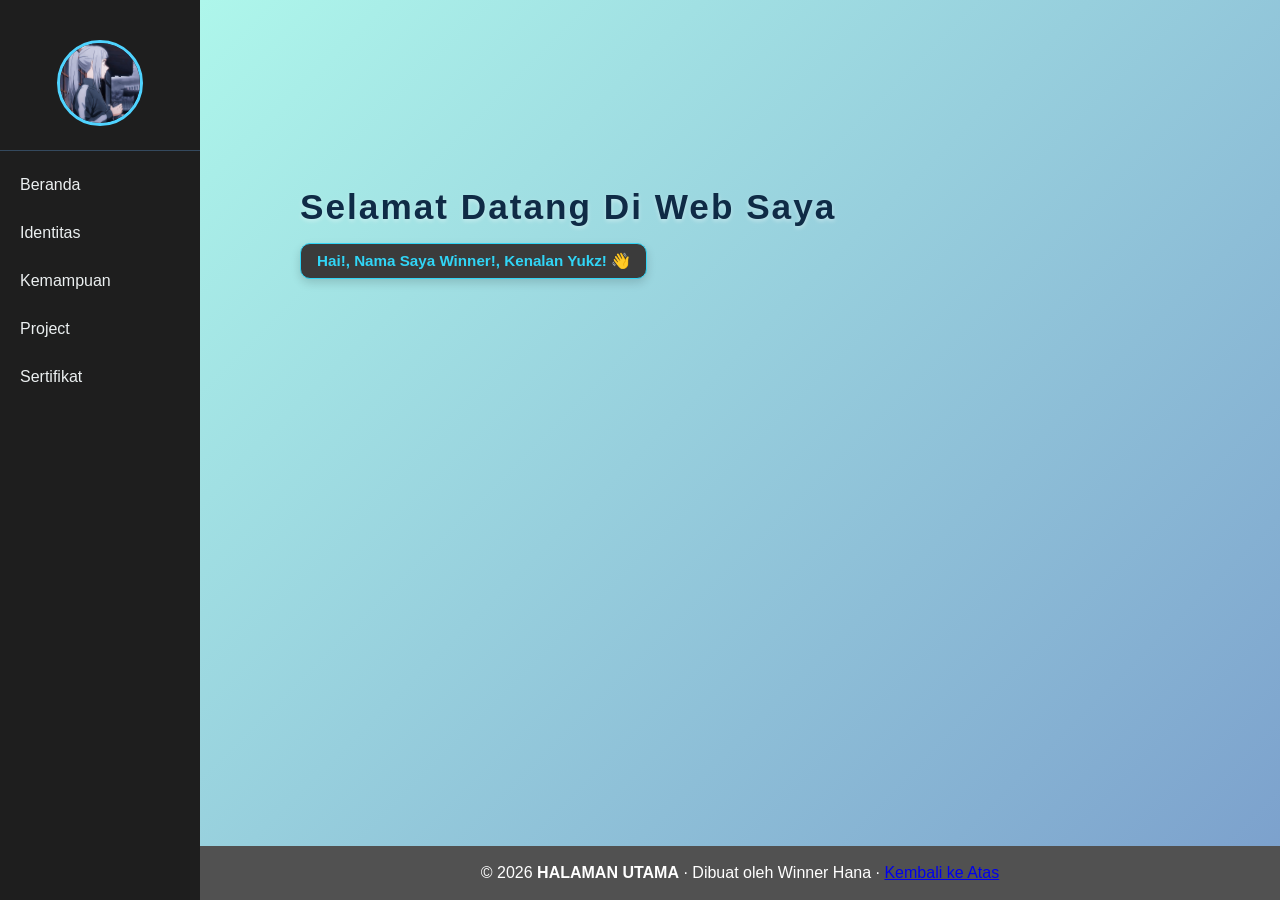
==== index.html @ ac4ff392 "update: ganti desain" ====
<!DOCTYPE html>
<html lang="en">
<head>
    <meta charset="UTF-8">
    <meta name="viewport" content="width=device-width, initial-scale=1.0">
    <title>Document</title>
    <link rel="stylesheet" href="style.css">
</head>
<body>
<nav>
    <div class="profile">
        <img src="miwapfp.jpg" alt="miwapfp" class="profile-pic">
    </div>
    <div class="nav-links">
        <a href="index.html" class="active">Beranda</a>
        <a href="biodata.html">Identitas</a>
        <a href="Skill.html">Kemampuan</a>
        <a href="project.html">Project</a>
        <a href="Certivic.html">Sertifikat</a>
    </div>
</nav>

<div class="wrapper">
    <div class="header-title">
        <h1 class="header1">Selamat Datang Di Web Saya</h1>
        <p class="header2">
            <a href="biodata.html">Hai!, Nama Saya Winner!, Kenalan Yukz! 👋</a>
        </p>
    </div>
</div>

<footer class="footer">
    <br />
    © 2026 <strong>HALAMAN UTAMA</strong> · 
    Dibuat oleh Winner Hana · 
    <a href="#">Kembali ke Atas</a>
    <br />
    <br />
</footer>
</body>
</html>
---- style.css ----
nav {
    position: fixed;
    top: 0;
    left: 0;
    height: 100vh;
    width: 200px;
    background-color: #1e1e1e;
    padding-top: 20px;
}

.nav-links {
    display: flex;
    flex-direction: column;
}

.nav-links a {
    display: block;
    color: #ecf0f1;
    text-decoration: none;
    padding: 15px 20px;
    font-size: 16px;
    transition: transform 0.2s ease, background-color 0.2s ease;
}

.nav-links a:hover {
        background-color: #34495e;
    transform: scale(1.05) translateX(5px);
}

.profile {
    text-align: center;
    padding: 20px 0;
    border-bottom: 1px solid #34495e;
    margin-bottom: 10px;
}

.profile-pic {
    width: 80px;
    height: 80px;
    border-radius: 50%;
    object-fit: cover;
    border: 3px solid #4fd3ff;
}

.profile-name {
    color: #ecf0f1;
    margin-top: 10px;
    font-size: 14px;
    font-weight: bold;
}

html, body {
    height: 100%;
    margin: 0;
}

body {
    font-family: 'Segoe UI', Arial, Helvetica, sans-serif;
    margin: 0;
    margin-left: 200px;
    background: linear-gradient(135deg, #b3ffee, #7b9fcc);
    background-repeat: no-repeat;
    min-height: 100vh;
    background-attachment: fixed;
    display: flex;              
    flex-direction: column;  
}

.table{
    align-items: center;
    margin: 0 auto;
    display: flex;
    margin-left: 200px;
    justify-content: center; 
    align-items: center;       
    min-height: 100vh;         
    margin: 0;
    display: flex;
    flex-direction: column;
    align-items: center
}

.footer{
    text-align: center;
}

tr {
    transition: transform 0.2s ease, box-shadow 0.2s ease;
}

.header1{
    font-family: 'segoe UI' sans-serif;
    font-size: 2.2rem;
    font-weight: 800;
    color: #0f2b46; 
    letter-spacing: 2px;
    margin: 0 0 8px 0;
    text-shadow: 0px 2px 4px rgba(255, 255, 255, 0.4);
}

.header1{
    transition: transform 0.3s ease, color 0.3s ease;
}
.header1:hover{
    font-family: 'segoe UI' sans-serif;
     transform: scale(1.09);
     transition: transform 0.3s ease, color 0.3s ease;
     color: #6f6f6f;
}

.header2 a:hover {
    background-color: #31d5f6;
    color: #222222;
    transform: translateY(-2px);
    box-shadow: 0 6px 14px rgba(49, 213, 246, 0.4);
}

.header2 a {
    display: inline-block;
    font-family: 'Segoe UI', sans-serif;
    font-size: 0.95rem;
    font-weight: 600;
    color: #31d5f6;
    background-color: #3b3b3b; 
    padding: 8px 16px;
    border-radius: 10px;
    text-decoration: none;
    border: 1px solid #31d5f6;
    box-shadow: 0 4px 10px rgba(0, 0, 0, 0.15);
    transition: all 0.3s ease;
}

.footer{
    background-color: #515151;
    color: white;
}
.wrapper {
    flex: 1;
    padding-top: 100px;
}

td {
    transition: transform 0.2s ease, background-color 0.2s ease;
}

td:hover {
    background-color: #2f2f2f !important;         
    color: #ecf0f1;  
    cursor: pointer;                     
    font-weight: 700;
    box-shadow: inset 0 0 10px rgba(0, 0, 0, 0.2); 
    position: relative;
    z-index: 1;
}

.no-hover:hover {
    transform: none;
    background-color: transparent;
}
.clickable {
    cursor: pointer;
}

.popup-overlay {
    display: none;
    position: fixed;
    top: 0;
    left: 0;
    width: 100%;
    height: 100%;
    background-color: rgba(0, 0, 0, 0.6);
    justify-content: center;
    align-items: center;
    z-index: 999;
}

.popup-overlay.active {
    display: flex;
}

.popup-box {
    background-color: #2b2b2b;
    color: #ecf0f1;
    padding: 25px 35px;
    border-radius: 10px;
    width: 550px;
    max-width: 75%;
    position: relative;
    border: 2px solid #4fd3ff;
    animation: popupIn 0.25s ease;
}

@keyframes popupIn {
    from { transform: scale(0.85); opacity: 0; }
    to { transform: scale(1); opacity: 1; }
}

.popup-box h3 {
    color: #4fd3ff;
    margin-top: 0;
}

.popup-close {
    position: absolute;
    top: 10px;
    right: 15px;
    cursor: pointer;
    font-size: 20px;
    color: #ecf0f1;
}

.popup-close:hover {
    color: #4fd3ff;
}

        /* CSS Animasi Popup Tambahan */
        .popup-overlay {
            position: fixed;
            top: 0;
            left: 0;
            width: 100%;
            height: 100%;
            background: rgba(0, 0, 0, 0.6);
            display: flex;
            justify-content: center;
            align-items: center;
            opacity: 0;
            visibility: hidden;
            transition: opacity 0.3s ease, visibility 0.3s ease;
        }

        .popup-box {
            background: #212121;
            padding: 20px;
            border-radius: 8px;
            transform: scale(0.7) translateY(-20px);
            transition: transform 0.3s cubic-bezier(0.175, 0.885, 0.32, 1.275);
        }

        .popup-overlay.active {
            opacity: 1;
            visibility: visible;
        }

        .popup-overlay.active .popup-box {
            transform: scale(1) translateY(0);
        }
html{
    scroll-behavior: smooth;
}

.p1-biodata{
    transition: transform 0.3s ease, color 0.3s ease;
}
.p1-biodata:hover{
     transform: scale(1.04);
     transition: transform 0.3s ease, color 0.3s ease;
     color: #6f6f6f;
}

.pfp-table{
    width: 150px;
    height: 150px;
    border-radius: 50%;
    object-fit: cover;
    border: 3px solid #4fd3ff;
}

.header-title {
    width: 900px;
    padding-top: 87px;
    padding-left: 100px;
    margin-top: auto;
    margin-bottom: auto;
}

.header-title h1 {
    font-family: 'segoe UI' sans-serif;
    font-size: 2.2rem;
    font-weight: 800;
    color: #0f2b46; 
    letter-spacing: 2px;
    margin: 0 0 8px 0;
    text-shadow: 0px 2px 4px rgba(255, 255, 255, 0.4);
}

.p1-biodata a {
    display: inline-block;
    font-family: 'Segoe UI', sans-serif;
    font-size: 0.95rem;
    font-weight: 600;
    color: #31d5f6;
    background-color: #3b3b3b; 
    padding: 8px 16px;
    border-radius: 10px;
    text-decoration: none;
    border: 1px solid #31d5f6;
    box-shadow: 0 4px 10px rgba(0, 0, 0, 0.15);
    transition: all 0.3s ease;
}

.header-title .p1-biodata a:hover {
    background-color: #31d5f6;
    color: #222222;
    transform: translateY(-2px);
    box-shadow: 0 6px 14px rgba(49, 213, 246, 0.4);
}


#tabel-identitas td {
    transition: ease-in-out; 
}
#tabel-identitas td.clickable:hover {
    background-color: #29c2e0 !important; 
    color: #1a1a1a !important;           
    cursor: pointer;                     
    font-weight: 700;
    box-shadow: inset 0 0 10px rgba(0, 0, 0, 0.2); 
}
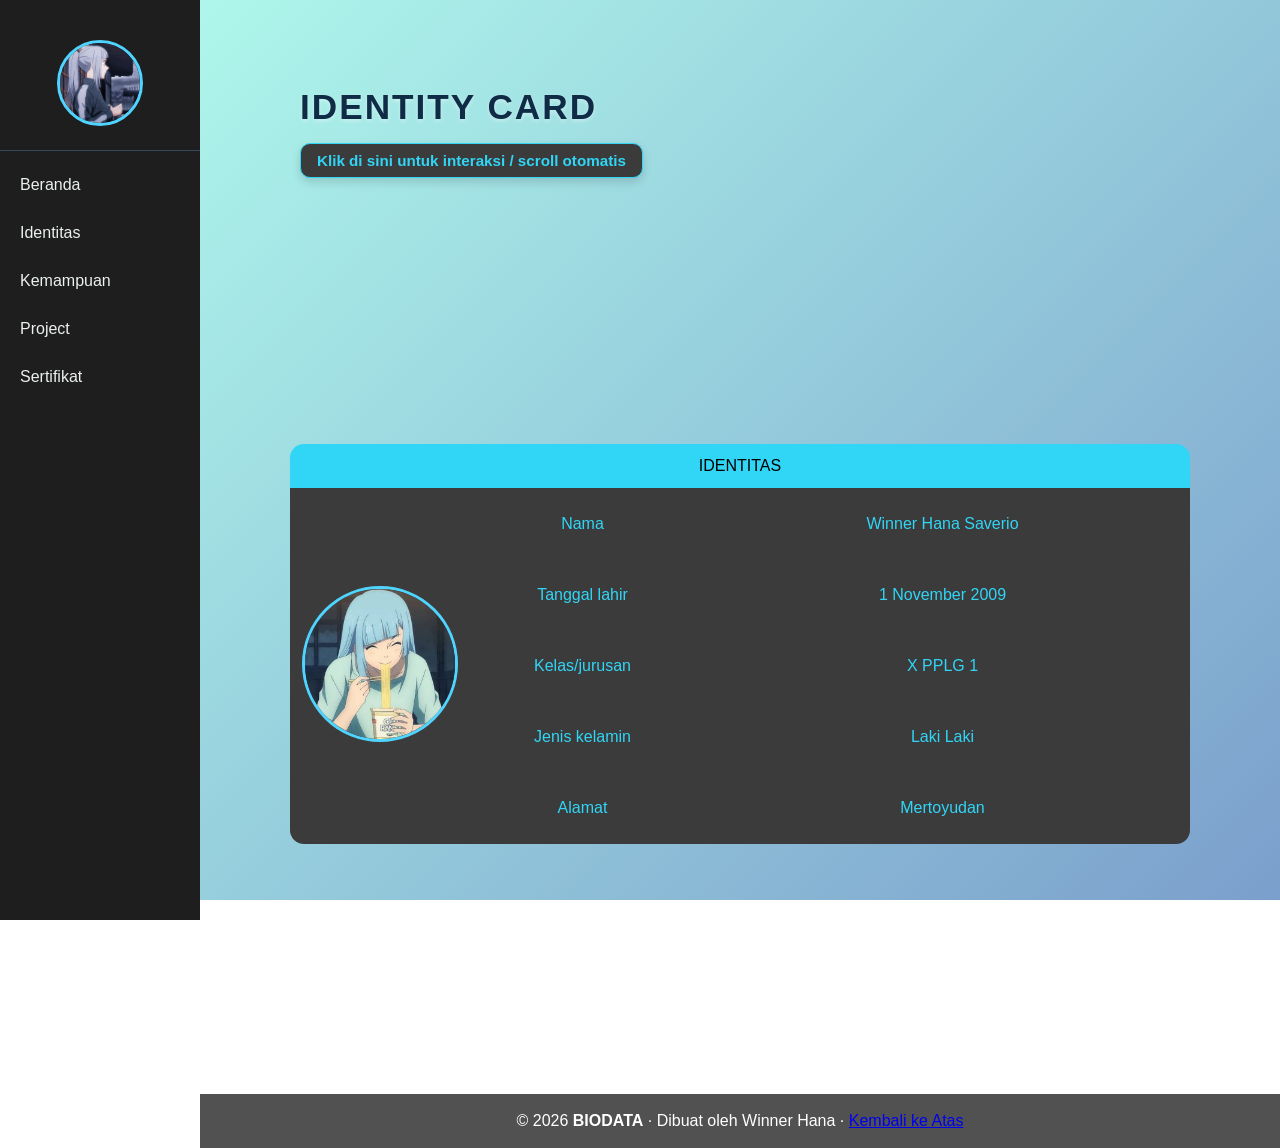
==== commit 3964d65f: "jadikan biodata.html sebagai index.html" ====
--- a/index.html
+++ b/index.html
@@ -3,39 +3,106 @@
 <head>
     <meta charset="UTF-8">
     <meta name="viewport" content="width=device-width, initial-scale=1.0">
-    <title>Document</title>
+    <title>Biodata - Winner</title>
     <link rel="stylesheet" href="style.css">
 </head>
 <body>
+
 <nav>
     <div class="profile">
         <img src="miwapfp.jpg" alt="miwapfp" class="profile-pic">
     </div>
     <div class="nav-links">
-        <a href="index.html" class="active">Beranda</a>
-        <a href="biodata.html">Identitas</a>
+        <a href="index.html">Beranda</a>
+        <a href="biodata.html" class="active">Identitas</a>
         <a href="Skill.html">Kemampuan</a>
         <a href="project.html">Project</a>
         <a href="Certivic.html">Sertifikat</a>
     </div>
 </nav>
 
-<div class="wrapper">
-    <div class="header-title">
-        <h1 class="header1">Selamat Datang Di Web Saya</h1>
-        <p class="header2">
-            <a href="biodata.html">Hai!, Nama Saya Winner!, Kenalan Yukz! 👋</a>
-        </p>
+<div class="header-title">
+    <h1>IDENTITY CARD</h1>
+    <p class="p1-biodata">
+        <a href="#tabel-identitas">
+            Klik di sini untuk interaksi / scroll otomatis
+        </a>
+    </p>
+</div>
+
+<div class="table">
+    <table id="tabel-identitas" style="text-align: center; margin: auto; border-radius: 14px; width: 900px; height: 400px; overflow: hidden; border-collapse: separate; border-spacing: 0;">
+        <tr>
+            <td style="background-color: rgb(49, 213, 246);" colspan="3">IDENTITAS</td>
+        </tr>
+        <tr style="background-color: rgb(59, 59, 59); color: rgb(49, 213, 246);">
+            <td class="no-hover" rowspan="5" style="width: 20%;"><img class="pfp-table" src="pfp.jpeg" alt="Profile Picture"></td>
+            <td id="tabel-kanan" style="width: 25%;">Nama</td>
+            <td class="clickable" style="width: 55%;" data-title="Nama" data-info="Hai, Nama saya Winner Hana Saverio!, kamu bisa memanggilku Winner!, Salken ya">Winner Hana Saverio</td>
+        </tr>
+        <tr style="background-color: rgb(59, 59, 59); color: rgb(49, 213, 246);">
+            <td class="tabel-kanan">Tanggal lahir</td>
+            <td class="clickable" data-title="Tanggal Lahir" data-info="Saya Lahir pada 1 November 2009, di bulan yang identik dengan awal musim hujan.">1 November 2009</td>
+        </tr>
+        <tr style="background-color: rgb(59, 59, 59); color: rgb(49, 213, 246);">
+            <td class="tabel-kanan">Kelas/jurusan</td>
+            <td class="clickable" data-title="Kelas / Jurusan" data-info="Saat ini menempuh pendidikan di kelas X PPLG 1, jurusan Pengembangan Perangkat Lunak dan Gim.">X PPLG 1</td>
+        </tr>
+        <tr style="background-color: rgb(59, 59, 59); color: rgb(49, 213, 246);">
+            <td class="tabel-kanan">Jenis kelamin</td>
+            <td class="clickable" data-title="Jenis Kelamin" data-info="Lelaki Tamfan.">Laki Laki</td>
+        </tr>
+        <tr style="background-color: rgb(59, 59, 59); color: rgb(49, 213, 246);">
+            <td class="tabel-kanan">Alamat</td>
+            <td class="clickable" data-title="Alamat" data-info="Bertempat tinggal di Perumahan Bumi Prayudan, daerah Mertoyudan, Magelang.">Mertoyudan</td>
+        </tr>
+    </table>
+</div>
+
+<!-- POPUP MODAL -->
+<div id="popupOverlay" class="popup-overlay">
+    <div class="popup-box">
+        <span id="popupClose" class="popup-close">&times;</span>
+        <h3 id="popupTitle"></h3>
+        <p id="popupText"></p>
     </div>
 </div>
 
+<script>
+    const clickableCells = document.querySelectorAll('.clickable');
+    const overlay = document.getElementById('popupOverlay');
+    const popupTitle = document.getElementById('popupTitle');
+    const popupText = document.getElementById('popupText');
+    const closeBtn = document.getElementById('popupClose');
+
+    clickableCells.forEach(cell => {
+        cell.addEventListener('click', () => {
+            popupTitle.textContent = cell.getAttribute('data-title');
+            popupText.textContent = cell.getAttribute('data-info');
+            overlay.classList.add('active');
+        });
+    });
+
+    function closePopup() {
+        overlay.classList.remove('active');
+    }
+
+    closeBtn.addEventListener('click', closePopup);
+
+    overlay.addEventListener('click', (e) => {
+        if (e.target === overlay) {
+            closePopup();
+        }
+    });
+</script>
+
 <footer class="footer">
     <br />
-    © 2026 <strong>HALAMAN UTAMA</strong> · 
+    © 2026 <strong>BIODATA</strong> · 
     Dibuat oleh Winner Hana · 
     <a href="#">Kembali ke Atas</a>
-    <br />
-    <br />
+    <br /><br />
 </footer>
+
 </body>
 </html>
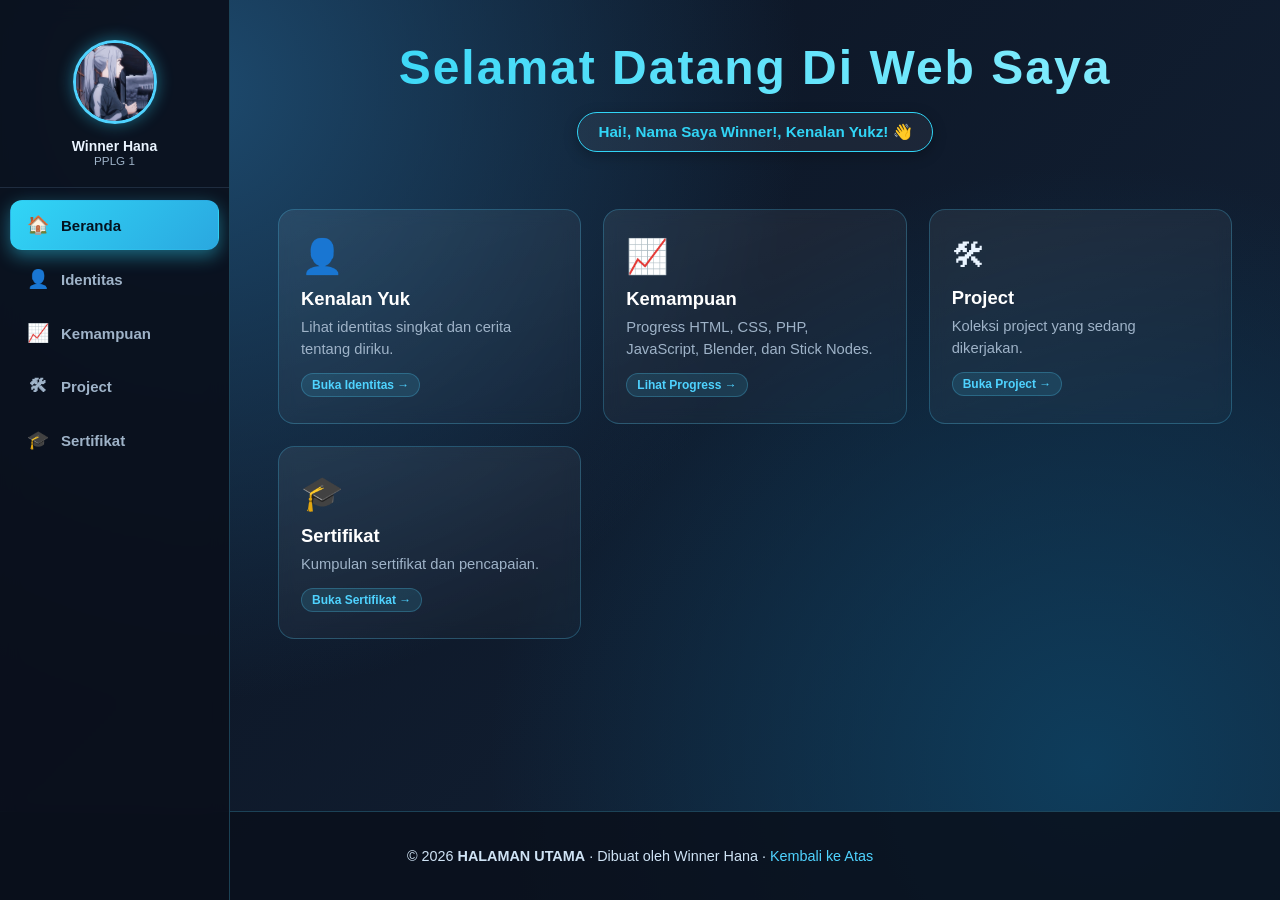
==== commit a014d0c8: "update: ganti dengan kodingan portofolio terbaru" ====
--- a/index.html
+++ b/index.html
@@ -1,108 +1,100 @@
 <!DOCTYPE html>
-<html lang="en">
+<html lang="id">
 <head>
     <meta charset="UTF-8">
     <meta name="viewport" content="width=device-width, initial-scale=1.0">
-    <title>Biodata - Winner</title>
+    <title>Beranda - Winner</title>
     <link rel="stylesheet" href="style.css">
 </head>
 <body>
 
+<button id="menuToggle" aria-label="Buka menu">&#9776;</button>
+<div id="backdrop" class="nav-backdrop"></div>
+
 <nav>
     <div class="profile">
         <img src="miwapfp.jpg" alt="miwapfp" class="profile-pic">
+        <div class="profile-name">Winner Hana<br><small>PPLG 1</small></div>
     </div>
     <div class="nav-links">
-        <a href="index.html">Beranda</a>
-        <a href="biodata.html" class="active">Identitas</a>
-        <a href="Skill.html">Kemampuan</a>
-        <a href="project.html">Project</a>
-        <a href="Certivic.html">Sertifikat</a>
+        <a href="index.html" class="active"><span class="ico">&#127968;</span> Beranda</a>
+        <a href="biodata.html"><span class="ico">&#128100;</span> Identitas</a>
+        <a href="kemampuan.html"><span class="ico">&#128200;</span> Kemampuan</a>
+        <a href="project.html"><span class="ico">&#128736;</span> Project</a>
+        <a href="sertifikat.html"><span class="ico">&#127891;</span> Sertifikat</a>
     </div>
 </nav>
 
-<div class="header-title">
-    <h1>IDENTITY CARD</h1>
-    <p class="p1-biodata">
-        <a href="#tabel-identitas">
-            Klik di sini untuk interaksi / scroll otomatis
-        </a>
-    </p>
-</div>
+<div class="content">
+    <div class="wrapper">
+        <div class="header-title">
+            <h1>Selamat Datang Di Web Saya</h1>
+            <p class="header2">
+                <a href="biodata.html">Hai!, Nama Saya Winner!, Kenalan Yukz! &#128075;</a>
+            </p>
+        </div>
 
-<div class="table">
-    <table id="tabel-identitas" style="text-align: center; margin: auto; border-radius: 14px; width: 900px; height: 400px; overflow: hidden; border-collapse: separate; border-spacing: 0;">
-        <tr>
-            <td style="background-color: rgb(49, 213, 246);" colspan="3">IDENTITAS</td>
-        </tr>
-        <tr style="background-color: rgb(59, 59, 59); color: rgb(49, 213, 246);">
-            <td class="no-hover" rowspan="5" style="width: 20%;"><img class="pfp-table" src="pfp.jpeg" alt="Profile Picture"></td>
-            <td id="tabel-kanan" style="width: 25%;">Nama</td>
-            <td class="clickable" style="width: 55%;" data-title="Nama" data-info="Hai, Nama saya Winner Hana Saverio!, kamu bisa memanggilku Winner!, Salken ya">Winner Hana Saverio</td>
-        </tr>
-        <tr style="background-color: rgb(59, 59, 59); color: rgb(49, 213, 246);">
-            <td class="tabel-kanan">Tanggal lahir</td>
-            <td class="clickable" data-title="Tanggal Lahir" data-info="Saya Lahir pada 1 November 2009, di bulan yang identik dengan awal musim hujan.">1 November 2009</td>
-        </tr>
-        <tr style="background-color: rgb(59, 59, 59); color: rgb(49, 213, 246);">
-            <td class="tabel-kanan">Kelas/jurusan</td>
-            <td class="clickable" data-title="Kelas / Jurusan" data-info="Saat ini menempuh pendidikan di kelas X PPLG 1, jurusan Pengembangan Perangkat Lunak dan Gim.">X PPLG 1</td>
-        </tr>
-        <tr style="background-color: rgb(59, 59, 59); color: rgb(49, 213, 246);">
-            <td class="tabel-kanan">Jenis kelamin</td>
-            <td class="clickable" data-title="Jenis Kelamin" data-info="Lelaki Tamfan.">Laki Laki</td>
-        </tr>
-        <tr style="background-color: rgb(59, 59, 59); color: rgb(49, 213, 246);">
-            <td class="tabel-kanan">Alamat</td>
-            <td class="clickable" data-title="Alamat" data-info="Bertempat tinggal di Perumahan Bumi Prayudan, daerah Mertoyudan, Magelang.">Mertoyudan</td>
-        </tr>
-    </table>
-</div>
-
-<!-- POPUP MODAL -->
-<div id="popupOverlay" class="popup-overlay">
-    <div class="popup-box">
-        <span id="popupClose" class="popup-close">&times;</span>
-        <h3 id="popupTitle"></h3>
-        <p id="popupText"></p>
+        <div class="section" style="padding-top:0;">
+            <div class="card-grid">
+                <div class="card">
+                    <div class="card-ico">&#128100;</div>
+                    <h3>Kenalan Yuk</h3>
+                    <p>Lihat identitas singkat dan cerita tentang diriku.</p>
+                    <a class="badge" href="biodata.html" style="text-decoration:none;">Buka Identitas &#8594;</a>
+                </div>
+                <div class="card">
+                    <div class="card-ico">&#128200;</div>
+                    <h3>Kemampuan</h3>
+                    <p>Progress HTML, CSS, PHP, JavaScript, Blender, dan Stick Nodes.</p>
+                    <a class="badge" href="kemampuan.html" style="text-decoration:none;">Lihat Progress &#8594;</a>
+                </div>
+                <div class="card">
+                    <div class="card-ico">&#128736;</div>
+                    <h3>Project</h3>
+                    <p>Koleksi project yang sedang dikerjakan.</p>
+                    <a class="badge" href="project.html" style="text-decoration:none;">Buka Project &#8594;</a>
+                </div>
+                <div class="card">
+                    <div class="card-ico">&#127891;</div>
+                    <h3>Sertifikat</h3>
+                    <p>Kumpulan sertifikat dan pencapaian.</p>
+                    <a class="badge" href="sertifikat.html" style="text-decoration:none;">Buka Sertifikat &#8594;</a>
+                </div>
+            </div>
+        </div>
     </div>
 </div>
 
+<footer class="footer">
+    <br />
+    &copy; 2026 <strong>HALAMAN UTAMA</strong> &middot;
+    Dibuat oleh Winner Hana &middot;
+    <a href="#">Kembali ke Atas</a>
+    <br />
+    <br />
+</footer>
+
 <script>
-    const clickableCells = document.querySelectorAll('.clickable');
-    const overlay = document.getElementById('popupOverlay');
-    const popupTitle = document.getElementById('popupTitle');
-    const popupText = document.getElementById('popupText');
-    const closeBtn = document.getElementById('popupClose');
-
-    clickableCells.forEach(cell => {
-        cell.addEventListener('click', () => {
-            popupTitle.textContent = cell.getAttribute('data-title');
-            popupText.textContent = cell.getAttribute('data-info');
-            overlay.classList.add('active');
-        });
+    const toggle = document.getElementById('menuToggle');
+    const sidebar = document.querySelector('nav');
+    const backdrop = document.getElementById('backdrop');
+    toggle.addEventListener('click', () => {
+        const open = sidebar.classList.toggle('open');
+        backdrop.classList.toggle('show', open);
+    });
+    backdrop.addEventListener('click', () => {
+        sidebar.classList.remove('open');
+        backdrop.classList.remove('show');
     });
 
-    function closePopup() {
-        overlay.classList.remove('active');
-    }
-
-    closeBtn.addEventListener('click', closePopup);
-
-    overlay.addEventListener('click', (e) => {
-        if (e.target === overlay) {
-            closePopup();
-        }
+    document.querySelectorAll('.card').forEach(card => {
+        card.addEventListener('mousemove', e => {
+            const r = card.getBoundingClientRect();
+            card.style.setProperty('--mx', `${e.clientX - r.left}px`);
+            card.style.setProperty('--my', `${e.clientY - r.top}px`);
+        });
     });
 </script>
 
-<footer class="footer">
-    <br />
-    © 2026 <strong>BIODATA</strong> · 
-    Dibuat oleh Winner Hana · 
-    <a href="#">Kembali ke Atas</a>
-    <br /><br />
-</footer>
-
 </body>
 </html>
--- a/style.css
+++ b/style.css
@@ -1,319 +1,544 @@
+/* ============================================================
+   PORTFOLIO — Responsive Stylesheet
+   Theme  : dark glass + neon cyan
+   ============================================================ */
+
+:root {
+    --bg-1: #0b1220;
+    --bg-2: #132338;
+    --card: rgba(255, 255, 255, 0.05);
+    --card-border: rgba(79, 211, 255, 0.25);
+    --cyan: #4fd3ff;
+    --cyan-soft: #31d5f6;
+    --cyan-glow: rgba(49, 213, 246, 0.45);
+    --text: #eaf4ff;
+    --muted: #9fb3c8;
+    --dark: #1e1e1e;
+    --danger: #ff6b6b;
+    --warn: #ffd166;
+    --success: #6bffa8;
+    --sidebar-w: 230px;
+    --radius: 16px;
+}
+
+* { box-sizing: border-box; }
+
+html, body {
+    height: 100%;
+    margin: 0;
+    scroll-behavior: smooth;
+}
+
+body {
+    font-family: 'Segoe UI', Arial, Helvetica, sans-serif;
+    margin: 0;
+    min-height: 100vh;
+    color: var(--text);
+    background:
+        radial-gradient(circle at 15% 10%, #1d4a6e 0%, transparent 45%),
+        radial-gradient(circle at 85% 85%, #0e3d5c 0%, transparent 45%),
+        linear-gradient(135deg, var(--bg-1), var(--bg-2));
+    background-attachment: fixed;
+    background-repeat: no-repeat;
+    display: flex;
+    flex-direction: column;
+}
+
+/* ---------- Content offset for the fixed sidebar ---------- */
+#app, .content {
+    margin-left: var(--sidebar-w);
+    width: calc(100% - var(--sidebar-w));
+}
+
+/* ============================================================
+   SIDEBAR (kanan-kiri nav)
+   ============================================================ */
 nav {
     position: fixed;
     top: 0;
     left: 0;
     height: 100vh;
-    width: 200px;
-    background-color: #1e1e1e;
+    width: var(--sidebar-w);
+    background: rgba(10, 16, 28, 0.92);
+    backdrop-filter: blur(10px);
+    border-right: 1px solid var(--card-border);
     padding-top: 20px;
-}
-
-.nav-links {
-    display: flex;
-    flex-direction: column;
-}
-
-.nav-links a {
-    display: block;
-    color: #ecf0f1;
-    text-decoration: none;
-    padding: 15px 20px;
-    font-size: 16px;
-    transition: transform 0.2s ease, background-color 0.2s ease;
-}
-
-.nav-links a:hover {
-        background-color: #34495e;
-    transform: scale(1.05) translateX(5px);
-}
-
-.profile {
+    overflow-y: auto;
+    z-index: 100;
+    transition: transform 0.3s ease;
+}
+
+nav .profile {
     text-align: center;
-    padding: 20px 0;
-    border-bottom: 1px solid #34495e;
-    margin-bottom: 10px;
+    padding: 20px 12px;
+    border-bottom: 1px solid #1f2c3f;
+    margin-bottom: 12px;
 }
 
 .profile-pic {
-    width: 80px;
-    height: 80px;
+    width: 84px;
+    height: 84px;
     border-radius: 50%;
     object-fit: cover;
-    border: 3px solid #4fd3ff;
+    border: 3px solid var(--cyan);
+    box-shadow: 0 0 16px var(--cyan-glow);
+    transition: transform 0.3s ease, box-shadow 0.3s ease;
+}
+
+.profile-pic:hover {
+    transform: scale(1.08) rotate(4deg);
+    box-shadow: 0 0 24px var(--cyan);
 }
 
 .profile-name {
-    color: #ecf0f1;
+    color: var(--text);
     margin-top: 10px;
     font-size: 14px;
     font-weight: bold;
 }
-
-html, body {
+.profile-name small { color: var(--muted); font-weight: 400; display: block; }
+
+.nav-links { display: flex; flex-direction: column; gap: 4px; padding: 0 10px; }
+
+.nav-links a {
+    display: flex;
+    align-items: center;
+    gap: 12px;
+    color: var(--muted);
+    text-decoration: none;
+    padding: 13px 16px;
+    font-size: 15px;
+    font-weight: 600;
+    border-radius: 12px;
+    border: 1px solid transparent;
+    transition: all 0.25s ease;
+}
+
+.nav-links a .ico {
+    font-size: 18px;
+    width: 22px;
+    text-align: center;
+}
+
+.nav-links a:hover {
+    background: rgba(79, 211, 255, 0.12);
+    color: var(--text);
+    transform: translateX(6px);
+    border-color: var(--card-border);
+}
+
+.nav-links a.active {
+    background: linear-gradient(135deg, var(--cyan-soft), #2aa8e0);
+    color: #04121f;
+    box-shadow: 0 6px 18px var(--cyan-glow);
+}
+
+/* ---------- Hamburger (mobile only) ---------- */
+#menuToggle {
+    display: none;
+    position: fixed;
+    top: 14px;
+    left: 14px;
+    z-index: 200;
+    background: linear-gradient(135deg, var(--cyan-soft), #2aa8e0);
+    color: #04121f;
+    border: none;
+    border-radius: 10px;
+    width: 46px;
+    height: 46px;
+    font-size: 20px;
+    cursor: pointer;
+    box-shadow: 0 4px 14px var(--cyan-glow);
+}
+
+/* ============================================================
+   HERO / HEADER
+   ============================================================ */
+.wrapper { flex: 1; width: 100%; }
+
+.header-title {
+    padding: 40px 28px;
+    text-align: center;
+}
+
+.header-title h1 {
+    font-size: clamp(1.8rem, 5vw, 3rem);
+    font-weight: 800;
+    letter-spacing: 2px;
+    margin: 0 0 10px 0;
+    background: linear-gradient(90deg, var(--cyan-soft), #8ff0ff, var(--cyan-soft));
+    background-size: 200% auto;
+    -webkit-background-clip: text;
+    background-clip: text;
+    -webkit-text-fill-color: transparent;
+    animation: shine 4s linear infinite;
+    text-shadow: none;
+}
+
+.header-title h1:hover { animation-play-state: paused; }
+
+@keyframes shine {
+    to { background-position: 200% center; }
+}
+
+.header-title p { color: var(--muted); font-size: 1.05rem; }
+
+.header2 a, .p1-biodata a {
+    display: inline-block;
+    font-weight: 600;
+    font-size: 0.95rem;
+    color: var(--cyan-soft);
+    background: rgba(226, 232, 240, 0.06);
+    padding: 10px 20px;
+    border-radius: 999px;
+    text-decoration: none;
+    border: 1px solid var(--cyan-soft);
+    box-shadow: 0 4px 14px rgba(0, 0, 0, 0.25);
+    transition: all 0.3s ease;
+}
+
+.header2 a:hover, .p1-biodata a:hover {
+    background: var(--cyan-soft);
+    color: #04121f;
+    transform: translateY(-3px);
+    box-shadow: 0 8px 22px var(--cyan-glow);
+}
+
+.p1-biodata { transition: transform 0.3s ease, color 0.3s ease; }
+
+/* ============================================================
+   GENERIC SECTION / CARDS
+   ============================================================ */
+.section {
+    padding: 34px clamp(16px, 4vw, 48px);
+    max-width: 1100px;
+    margin: 0 auto;
+    width: 100%;
+}
+
+.card-grid {
+    display: grid;
+    grid-template-columns: repeat(auto-fit, minmax(260px, 1fr));
+    gap: 22px;
+}
+
+.card {
+    background: linear-gradient(160deg, rgba(255, 255, 255, 0.07), rgba(255, 255, 255, 0.02));
+    border: 1px solid var(--card-border);
+    border-radius: var(--radius);
+    padding: 26px 22px;
+    backdrop-filter: blur(8px);
+    transition: transform 0.3s ease, box-shadow 0.3s ease, border-color 0.3s ease;
+    position: relative;
+    overflow: hidden;
+}
+
+.card::before {
+    content: '';
+    position: absolute;
+    inset: 0;
+    background: radial-gradient(400px circle at var(--mx, 50%) var(--my, 0%), rgba(79, 211, 255, 0.12), transparent 60%);
+    opacity: 0;
+    transition: opacity 0.3s ease;
+    pointer-events: none;
+}
+
+.card:hover {
+    transform: translateY(-6px);
+    border-color: var(--cyan);
+    box-shadow: 0 14px 34px rgba(0, 0, 0, 0.45), 0 0 24px rgba(79, 211, 255, 0.15);
+}
+.card:hover::before { opacity: 1; }
+
+.card .card-ico { font-size: 34px; }
+.card h3 {
+    margin: 12px 0 6px;
+    font-size: 1.15rem;
+    color: #fff;
+}
+.card p { margin: 0; color: var(--muted); font-size: 0.92rem; line-height: 1.55; }
+.card .badge {
+    display: inline-flex;
+    align-items: center;
+    gap: 6px;
+    font-size: 0.75rem;
+    font-weight: 600;
+    padding: 4px 10px;
+    border-radius: 999px;
+    background: rgba(79, 211, 255, 0.12);
+    color: var(--cyan);
+    border: 1px solid var(--card-border);
+    margin-top: 12px;
+}
+
+/* ============================================================
+   SKILL BARS + BAR CHART (kemampuan.html)
+   ============================================================ */
+.skill-list { display: flex; flex-direction: column; gap: 22px; }
+
+.skill-row { display: grid; grid-template-columns: 130px 1fr 64px; gap: 14px; align-items: center; }
+
+.skill-name { font-weight: 700; font-size: 0.95rem; color: #fff; }
+.skill-name small { display: block; color: var(--muted); font-weight: 400; font-size: 0.72rem; }
+
+.skill-track {
+    position: relative;
+    height: 20px;
+    background: rgba(255, 255, 255, 0.07);
+    border-radius: 999px;
+    overflow: hidden;
+    border: 1px solid rgba(255, 255, 255, 0.08);
+}
+
+.skill-fill {
     height: 100%;
-    margin: 0;
-}
-
-body {
-    font-family: 'Segoe UI', Arial, Helvetica, sans-serif;
-    margin: 0;
-    margin-left: 200px;
-    background: linear-gradient(135deg, #b3ffee, #7b9fcc);
-    background-repeat: no-repeat;
-    min-height: 100vh;
-    background-attachment: fixed;
-    display: flex;              
-    flex-direction: column;  
-}
-
-.table{
-    align-items: center;
-    margin: 0 auto;
+    width: 0;
+    border-radius: 999px;
+    background: linear-gradient(90deg, var(--cyan-soft), #7ae6ff);
+    box-shadow: 0 0 14px var(--cyan-glow);
+    animation: fillBar 1.2s cubic-bezier(0.22, 1, 0.36, 1) forwards;
+}
+
+.skill-pct { text-align: right; font-weight: 800; font-size: 0.95rem; color: var(--cyan); }
+
+@keyframes fillBar {
+    from { width: 0; }
+}
+
+/* Diagram batang (vertical bar chart) */
+.chart {
     display: flex;
-    margin-left: 200px;
-    justify-content: center; 
-    align-items: center;       
-    min-height: 100vh;         
-    margin: 0;
+    align-items: flex-end;
+    justify-content: space-around;
+    gap: 8px;
+    height: 260px;
+    padding: 16px 10px 0;
+    background: rgba(255, 255, 255, 0.04);
+    border: 1px solid rgba(255, 255, 255, 0.08);
+    border-radius: var(--radius);
+    position: relative;
+}
+
+.chart .bar-wrap {
+    flex: 1;
+    max-width: 90px;
     display: flex;
     flex-direction: column;
-    align-items: center
-}
-
-.footer{
+    align-items: center;
+    justify-content: flex-end;
+    height: 100%;
+    position: relative;
+}
+
+.chart .bar {
+    width: 70%;
+    max-width: 46px;
+    border-radius: 10px 10px 4px 4px;
+    background: linear-gradient(180deg, #7ae6ff, var(--cyan-soft));
+    box-shadow: 0 0 18px var(--cyan-glow);
+    animation: growBar 1.2s cubic-bezier(0.22, 1, 0.36, 1) forwards;
+    transform-origin: bottom;
+    height: 0;
+}
+
+.chart .bar-wrap:nth-child(odd) .bar {
+    background: linear-gradient(180deg, #a1f0ff, #4fd3ff);
+}
+
+@keyframes growBar {
+    from { height: 0; }
+}
+
+.chart .bar-label {
+    margin-top: 10px;
+    font-size: 0.72rem;
+    font-weight: 700;
+    color: var(--muted);
     text-align: center;
-}
-
-tr {
-    transition: transform 0.2s ease, box-shadow 0.2s ease;
-}
-
-.header1{
-    font-family: 'segoe UI' sans-serif;
-    font-size: 2.2rem;
+    line-height: 1.2;
+}
+
+.chart .bar-value {
+    position: absolute;
+    top: -24px;
+    left: 50%;
+    transform: translateX(-50%);
+    font-size: 0.8rem;
     font-weight: 800;
-    color: #0f2b46; 
-    letter-spacing: 2px;
-    margin: 0 0 8px 0;
-    text-shadow: 0px 2px 4px rgba(255, 255, 255, 0.4);
-}
-
-.header1{
-    transition: transform 0.3s ease, color 0.3s ease;
-}
-.header1:hover{
-    font-family: 'segoe UI' sans-serif;
-     transform: scale(1.09);
-     transition: transform 0.3s ease, color 0.3s ease;
-     color: #6f6f6f;
-}
-
-.header2 a:hover {
-    background-color: #31d5f6;
-    color: #222222;
-    transform: translateY(-2px);
-    box-shadow: 0 6px 14px rgba(49, 213, 246, 0.4);
-}
-
-.header2 a {
-    display: inline-block;
-    font-family: 'Segoe UI', sans-serif;
-    font-size: 0.95rem;
-    font-weight: 600;
-    color: #31d5f6;
-    background-color: #3b3b3b; 
-    padding: 8px 16px;
-    border-radius: 10px;
-    text-decoration: none;
-    border: 1px solid #31d5f6;
-    box-shadow: 0 4px 10px rgba(0, 0, 0, 0.15);
-    transition: all 0.3s ease;
-}
-
-.footer{
-    background-color: #515151;
-    color: white;
-}
-.wrapper {
-    flex: 1;
-    padding-top: 100px;
-}
-
-td {
-    transition: transform 0.2s ease, background-color 0.2s ease;
-}
-
-td:hover {
-    background-color: #2f2f2f !important;         
-    color: #ecf0f1;  
-    cursor: pointer;                     
-    font-weight: 700;
-    box-shadow: inset 0 0 10px rgba(0, 0, 0, 0.2); 
-    position: relative;
-    z-index: 1;
-}
-
-.no-hover:hover {
+    color: var(--cyan);
+    opacity: 0;
+    animation: popIn 0.4s ease 1.1s forwards;
+}
+
+@keyframes popIn {
+    to { opacity: 1; }
+}
+
+/* ============================================================
+   TABEL (biodata)
+   ============================================================ */
+.table {
+    margin: 0 auto;
+    padding: 20px;
+    width: 100%;
+    display: flex;
+    justify-content: center;
+    min-height: 70vh;
+    align-items: center;
+}
+
+#tabel-identitas {
+    width: 100%;
+    max-width: 900px;
+    height: auto;
+    text-align: center;
+    margin: auto;
+    border-radius: 14px;
+    overflow: hidden;
+    border-collapse: separate;
+    border-spacing: 0;
+    background: rgba(255, 255, 255, 0.03);
+    border: 1px solid var(--card-border);
+}
+
+#tabel-identitas td {
+    padding: 14px 12px;
+    transition: background-color 0.25s ease, transform 0.25s ease, color 0.25s ease;
+    border-bottom: 1px solid rgba(255, 255, 255, 0.06);
+    vertical-align: middle;
+}
+
+#tabel-identitas td.no-hover:hover {
+    background-color: transparent !important;
     transform: none;
-    background-color: transparent;
-}
-.clickable {
+    cursor: default;
+}
+
+#tabel-identitas td.clickable:hover {
+    background: rgba(49, 213, 246, 0.18) !important;
+    color: #fff !important;
     cursor: pointer;
-}
-
+    box-shadow: inset 0 0 10px rgba(0, 0, 0, 0.2);
+}
+
+.pfp-table {
+    width: 130px;
+    height: 130px;
+    border-radius: 50%;
+    object-fit: cover;
+    border: 3px solid var(--cyan);
+    box-shadow: 0 0 18px var(--cyan-glow);
+}
+
+/* ============================================================
+   POPUP MODAL
+   ============================================================ */
 .popup-overlay {
-    display: none;
     position: fixed;
     top: 0;
     left: 0;
     width: 100%;
     height: 100%;
-    background-color: rgba(0, 0, 0, 0.6);
+    background: rgba(0, 0, 0, 0.6);
+    display: flex;
     justify-content: center;
     align-items: center;
+    opacity: 0;
+    visibility: hidden;
+    transition: opacity 0.3s ease, visibility 0.3s ease;
     z-index: 999;
 }
 
-.popup-overlay.active {
-    display: flex;
-}
+.popup-overlay.active { opacity: 1; visibility: visible; }
 
 .popup-box {
-    background-color: #2b2b2b;
-    color: #ecf0f1;
-    padding: 25px 35px;
-    border-radius: 10px;
-    width: 550px;
-    max-width: 75%;
+    background: linear-gradient(160deg, #1c2c44, #122033);
+    color: var(--text);
+    padding: 30px 34px;
+    border-radius: 14px;
+    width: min(560px, 90vw);
     position: relative;
-    border: 2px solid #4fd3ff;
-    animation: popupIn 0.25s ease;
-}
-
-@keyframes popupIn {
-    from { transform: scale(0.85); opacity: 0; }
-    to { transform: scale(1); opacity: 1; }
-}
-
-.popup-box h3 {
-    color: #4fd3ff;
-    margin-top: 0;
-}
+    border: 2px solid var(--cyan);
+    transform: scale(0.7) translateY(-20px);
+    transition: transform 0.3s cubic-bezier(0.175, 0.885, 0.32, 1.275);
+    box-shadow: 0 0 30px rgba(79, 211, 255, 0.25);
+}
+
+.popup-overlay.active .popup-box { transform: scale(1) translateY(0); }
+
+.popup-box h3 { color: var(--cyan); margin-top: 0; font-size: 1.3rem; }
+.popup-box p { color: var(--muted); line-height: 1.6; }
 
 .popup-close {
     position: absolute;
-    top: 10px;
-    right: 15px;
+    top: 12px;
+    right: 18px;
     cursor: pointer;
-    font-size: 20px;
-    color: #ecf0f1;
-}
-
-.popup-close:hover {
-    color: #4fd3ff;
-}
-
-        /* CSS Animasi Popup Tambahan */
-        .popup-overlay {
-            position: fixed;
-            top: 0;
-            left: 0;
-            width: 100%;
-            height: 100%;
-            background: rgba(0, 0, 0, 0.6);
-            display: flex;
-            justify-content: center;
-            align-items: center;
-            opacity: 0;
-            visibility: hidden;
-            transition: opacity 0.3s ease, visibility 0.3s ease;
-        }
-
-        .popup-box {
-            background: #212121;
-            padding: 20px;
-            border-radius: 8px;
-            transform: scale(0.7) translateY(-20px);
-            transition: transform 0.3s cubic-bezier(0.175, 0.885, 0.32, 1.275);
-        }
-
-        .popup-overlay.active {
-            opacity: 1;
-            visibility: visible;
-        }
-
-        .popup-overlay.active .popup-box {
-            transform: scale(1) translateY(0);
-        }
-html{
-    scroll-behavior: smooth;
-}
-
-.p1-biodata{
-    transition: transform 0.3s ease, color 0.3s ease;
-}
-.p1-biodata:hover{
-     transform: scale(1.04);
-     transition: transform 0.3s ease, color 0.3s ease;
-     color: #6f6f6f;
-}
-
-.pfp-table{
-    width: 150px;
-    height: 150px;
-    border-radius: 50%;
-    object-fit: cover;
-    border: 3px solid #4fd3ff;
-}
-
-.header-title {
-    width: 900px;
-    padding-top: 87px;
-    padding-left: 100px;
+    font-size: 24px;
+    color: var(--muted);
+    transition: color 0.2s ease, transform 0.2s ease;
+}
+.popup-close:hover { color: var(--cyan); transform: rotate(90deg); }
+
+/* ============================================================
+   FOOTER
+   ============================================================ */
+.footer {
+    text-align: center;
+    padding: 20px 16px;
     margin-top: auto;
-    margin-bottom: auto;
-}
-
-.header-title h1 {
-    font-family: 'segoe UI' sans-serif;
-    font-size: 2.2rem;
-    font-weight: 800;
-    color: #0f2b46; 
-    letter-spacing: 2px;
-    margin: 0 0 8px 0;
-    text-shadow: 0px 2px 4px rgba(255, 255, 255, 0.4);
-}
-
-.p1-biodata a {
-    display: inline-block;
-    font-family: 'Segoe UI', sans-serif;
-    font-size: 0.95rem;
-    font-weight: 600;
-    color: #31d5f6;
-    background-color: #3b3b3b; 
-    padding: 8px 16px;
-    border-radius: 10px;
-    text-decoration: none;
-    border: 1px solid #31d5f6;
-    box-shadow: 0 4px 10px rgba(0, 0, 0, 0.15);
-    transition: all 0.3s ease;
-}
-
-.header-title .p1-biodata a:hover {
-    background-color: #31d5f6;
-    color: #222222;
-    transform: translateY(-2px);
-    box-shadow: 0 6px 14px rgba(49, 213, 246, 0.4);
-}
-
-
-#tabel-identitas td {
-    transition: ease-in-out; 
-}
-#tabel-identitas td.clickable:hover {
-    background-color: #29c2e0 !important; 
-    color: #1a1a1a !important;           
-    cursor: pointer;                     
-    font-weight: 700;
-    box-shadow: inset 0 0 10px rgba(0, 0, 0, 0.2); 
-}+    color: #cfe3f5;
+    background: rgba(10, 16, 28, 0.85);
+    border-top: 1px solid var(--card-border);
+    font-size: 0.9rem;
+}
+.footer a { color: var(--cyan); text-decoration: none; }
+.footer a:hover { text-decoration: underline; }
+
+/* ============================================================
+   RESPONSIVE BREAKPOINTS
+   ============================================================ */
+@media (max-width: 900px) {
+    #tabel-identitas td { font-size: 0.9rem; padding: 10px 8px; }
+    .skill-row { grid-template-columns: 110px 1fr 54px; }
+}
+
+@media (max-width: 768px) {
+    :root { --sidebar-w: 240px; }
+
+    #menuToggle { display: block; }
+
+    nav {
+        transform: translateX(-110%);
+        box-shadow: 6px 0 30px rgba(0, 0, 0, 0.5);
+    }
+    nav.open { transform: translateX(0); }
+
+    #app, .content { margin-left: 0; width: 100%; }
+
+    .wrapper, .section { padding-left: 16px; padding-right: 16px; }
+    .header-title { padding-top: 84px; }
+
+    .skill-row { grid-template-columns: 1fr; gap: 6px; text-align: left; }
+    .skill-pct { text-align: left; }
+    .chart { height: 220px; }
+}
+
+@media (max-width: 480px) {
+    .profile-pic { width: 70px; height: 70px; }
+    .card { padding: 20px 16px; }
+    .chart .bar-label { font-size: 0.62rem; }
+    .popup-box { padding: 24px 18px; }
+}
+
+/* ---------- Screen reader / nav overlay backdrop ---------- */
+.nav-backdrop {
+    position: fixed;
+    inset: 0;
+    background: rgba(0, 0, 0, 0.45);
+    z-index: 90;
+    opacity: 0;
+    visibility: hidden;
+    transition: opacity 0.3s ease;
+}
+.nav-backdrop.show { opacity: 1; visibility: visible; }
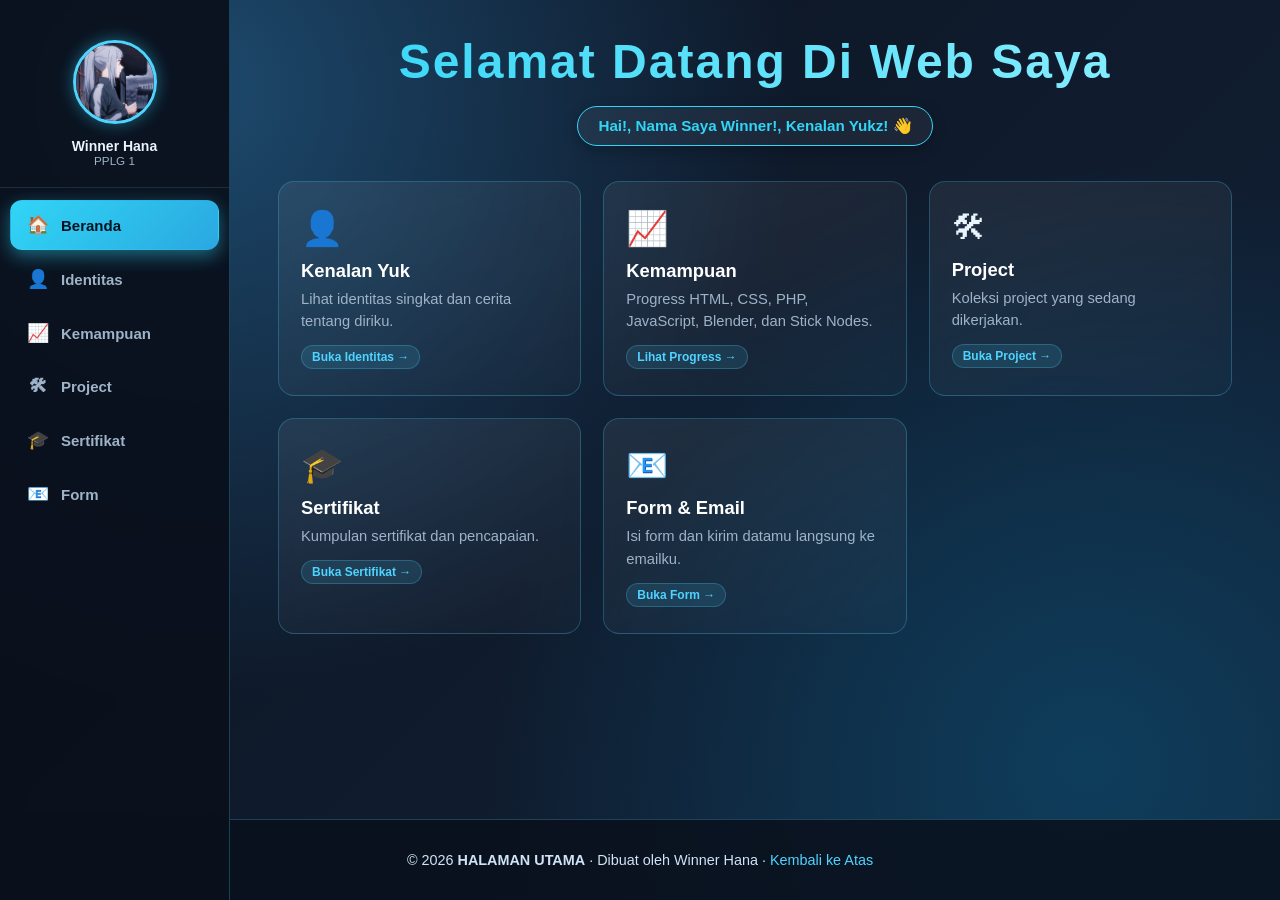
==== commit a67916d5: "update:revisi2" ====
--- a/index.html
+++ b/index.html
@@ -22,6 +22,7 @@
         <a href="kemampuan.html"><span class="ico">&#128200;</span> Kemampuan</a>
         <a href="project.html"><span class="ico">&#128736;</span> Project</a>
         <a href="sertifikat.html"><span class="ico">&#127891;</span> Sertifikat</a>
+        <a href="form.html"><span class="ico">&#128231;</span> Form</a>
     </div>
 </nav>
 
@@ -59,6 +60,12 @@
                     <h3>Sertifikat</h3>
                     <p>Kumpulan sertifikat dan pencapaian.</p>
                     <a class="badge" href="sertifikat.html" style="text-decoration:none;">Buka Sertifikat &#8594;</a>
+                </div>
+                <div class="card">
+                    <div class="card-ico">&#128231;</div>
+                    <h3>Form &amp; Email</h3>
+                    <p>Isi form dan kirim datamu langsung ke emailku.</p>
+                    <a class="badge" href="form.html" style="text-decoration:none;">Buka Form &#8594;</a>
                 </div>
             </div>
         </div>
--- a/style.css
+++ b/style.css
@@ -1,6 +1,6 @@
 /* ============================================================
-   PORTFOLIO — Responsive Stylesheet
-   Theme  : dark glass + neon cyan
+   PORTFOLIO — Responsive Stylesheet (rombak ulang)
+   Theme  : dark glass + neon cyan  (tema lama dipertahankan)
    ============================================================ */
 
 :root {
@@ -23,16 +23,14 @@
 
 * { box-sizing: border-box; }
 
-html, body {
-    height: 100%;
-    margin: 0;
+html {
     scroll-behavior: smooth;
 }
 
 body {
-    font-family: 'Segoe UI', Arial, Helvetica, sans-serif;
     margin: 0;
     min-height: 100vh;
+    font-family: 'Segoe UI', Arial, Helvetica, sans-serif;
     color: var(--text);
     background:
         radial-gradient(circle at 15% 10%, #1d4a6e 0%, transparent 45%),
@@ -42,25 +40,34 @@
     background-repeat: no-repeat;
     display: flex;
     flex-direction: column;
-}
-
-/* ---------- Content offset for the fixed sidebar ---------- */
+    overflow-x: hidden;
+}
+
+/* ---------- Offset konten untuk sidebar fixed ---------- */
 #app, .content {
     margin-left: var(--sidebar-w);
     width: calc(100% - var(--sidebar-w));
-}
-
-/* ============================================================
-   SIDEBAR (kanan-kiri nav)
+    min-width: 0;               /* cegah grid/konten meluap */
+    flex: 1 0 auto;
+    display: flex;
+    flex-direction: column;
+}
+
+.wrapper { flex: 1 0 auto; width: 100%; min-width: 0; }
+
+/* ============================================================
+   SIDEBAR (navigasi samping)
    ============================================================ */
 nav {
     position: fixed;
     top: 0;
     left: 0;
     height: 100vh;
+    height: 100dvh;
     width: var(--sidebar-w);
     background: rgba(10, 16, 28, 0.92);
     backdrop-filter: blur(10px);
+    -webkit-backdrop-filter: blur(10px);
     border-right: 1px solid var(--card-border);
     padding-top: 20px;
     overflow-y: auto;
@@ -111,13 +118,14 @@
     font-weight: 600;
     border-radius: 12px;
     border: 1px solid transparent;
-    transition: all 0.25s ease;
+    transition: background-color 0.25s ease, color 0.25s ease, transform 0.25s ease, border-color 0.25s ease;
 }
 
 .nav-links a .ico {
     font-size: 18px;
     width: 22px;
     text-align: center;
+    flex: none;
 }
 
 .nav-links a:hover {
@@ -132,14 +140,15 @@
     color: #04121f;
     box-shadow: 0 6px 18px var(--cyan-glow);
 }
-
-/* ---------- Hamburger (mobile only) ---------- */
+.nav-links a.active:hover { transform: none; }
+
+/* ---------- Tombol hamburger (hanya tampil di layar kecil) ---------- */
 #menuToggle {
     display: none;
     position: fixed;
     top: 14px;
     left: 14px;
-    z-index: 200;
+    z-index: 210;
     background: linear-gradient(135deg, var(--cyan-soft), #2aa8e0);
     color: #04121f;
     border: none;
@@ -147,32 +156,44 @@
     width: 46px;
     height: 46px;
     font-size: 20px;
+    line-height: 1;
     cursor: pointer;
     box-shadow: 0 4px 14px var(--cyan-glow);
-}
+    padding: 0;
+}
+
+/* Backdrop saat drawer terbuka */
+.nav-backdrop {
+    position: fixed;
+    inset: 0;
+    background: rgba(0, 0, 0, 0.45);
+    z-index: 150;
+    opacity: 0;
+    visibility: hidden;
+    transition: opacity 0.3s ease, visibility 0.3s ease;
+}
+.nav-backdrop.show { opacity: 1; visibility: visible; }
 
 /* ============================================================
    HERO / HEADER
    ============================================================ */
-.wrapper { flex: 1; width: 100%; }
-
 .header-title {
-    padding: 40px 28px;
+    padding: 34px 28px 18px;
     text-align: center;
 }
 
 .header-title h1 {
-    font-size: clamp(1.8rem, 5vw, 3rem);
+    font-size: clamp(1.6rem, 5vw, 3rem);
     font-weight: 800;
     letter-spacing: 2px;
     margin: 0 0 10px 0;
+    text-shadow: none;
     background: linear-gradient(90deg, var(--cyan-soft), #8ff0ff, var(--cyan-soft));
     background-size: 200% auto;
     -webkit-background-clip: text;
     background-clip: text;
     -webkit-text-fill-color: transparent;
     animation: shine 4s linear infinite;
-    text-shadow: none;
 }
 
 .header-title h1:hover { animation-play-state: paused; }
@@ -194,7 +215,7 @@
     text-decoration: none;
     border: 1px solid var(--cyan-soft);
     box-shadow: 0 4px 14px rgba(0, 0, 0, 0.25);
-    transition: all 0.3s ease;
+    transition: background-color 0.3s ease, color 0.3s ease, transform 0.3s ease, box-shadow 0.3s ease;
 }
 
 .header2 a:hover, .p1-biodata a:hover {
@@ -204,8 +225,6 @@
     box-shadow: 0 8px 22px var(--cyan-glow);
 }
 
-.p1-biodata { transition: transform 0.3s ease, color 0.3s ease; }
-
 /* ============================================================
    GENERIC SECTION / CARDS
    ============================================================ */
@@ -218,7 +237,7 @@
 
 .card-grid {
     display: grid;
-    grid-template-columns: repeat(auto-fit, minmax(260px, 1fr));
+    grid-template-columns: repeat(auto-fit, minmax(250px, 1fr));
     gap: 22px;
 }
 
@@ -228,9 +247,11 @@
     border-radius: var(--radius);
     padding: 26px 22px;
     backdrop-filter: blur(8px);
+    -webkit-backdrop-filter: blur(8px);
     transition: transform 0.3s ease, box-shadow 0.3s ease, border-color 0.3s ease;
     position: relative;
     overflow: hidden;
+    min-width: 0;
 }
 
 .card::before {
@@ -276,7 +297,12 @@
    ============================================================ */
 .skill-list { display: flex; flex-direction: column; gap: 22px; }
 
-.skill-row { display: grid; grid-template-columns: 130px 1fr 64px; gap: 14px; align-items: center; }
+.skill-row {
+    display: grid;
+    grid-template-columns: 130px 1fr 64px;
+    gap: 14px;
+    align-items: center;
+}
 
 .skill-name { font-weight: 700; font-size: 0.95rem; color: #fff; }
 .skill-name small { display: block; color: var(--muted); font-weight: 400; font-size: 0.72rem; }
@@ -290,19 +316,21 @@
     border: 1px solid rgba(255, 255, 255, 0.08);
 }
 
+/* Lebar diambil langsung dari --w (inline di HTML), tanpa JS */
 .skill-fill {
+    width: var(--w, 0%);
     height: 100%;
-    width: 0;
     border-radius: 999px;
     background: linear-gradient(90deg, var(--cyan-soft), #7ae6ff);
     box-shadow: 0 0 14px var(--cyan-glow);
+    transform-origin: left;
     animation: fillBar 1.2s cubic-bezier(0.22, 1, 0.36, 1) forwards;
 }
 
 .skill-pct { text-align: right; font-weight: 800; font-size: 0.95rem; color: var(--cyan); }
 
 @keyframes fillBar {
-    from { width: 0; }
+    from { transform: scaleX(0); }
 }
 
 /* Diagram batang (vertical bar chart) */
@@ -312,7 +340,7 @@
     justify-content: space-around;
     gap: 8px;
     height: 260px;
-    padding: 16px 10px 0;
+    padding: 16px 12px 0;
     background: rgba(255, 255, 255, 0.04);
     border: 1px solid rgba(255, 255, 255, 0.08);
     border-radius: var(--radius);
@@ -328,17 +356,16 @@
     justify-content: flex-end;
     height: 100%;
     position: relative;
+    min-width: 0;
 }
 
 .chart .bar {
-    width: 70%;
-    max-width: 46px;
+    width: min(70%, 46px);
     border-radius: 10px 10px 4px 4px;
     background: linear-gradient(180deg, #7ae6ff, var(--cyan-soft));
     box-shadow: 0 0 18px var(--cyan-glow);
+    transform-origin: bottom;
     animation: growBar 1.2s cubic-bezier(0.22, 1, 0.36, 1) forwards;
-    transform-origin: bottom;
-    height: 0;
 }
 
 .chart .bar-wrap:nth-child(odd) .bar {
@@ -346,7 +373,7 @@
 }
 
 @keyframes growBar {
-    from { height: 0; }
+    from { transform: scaleY(0.02); }
 }
 
 .chart .bar-label {
@@ -360,7 +387,7 @@
 
 .chart .bar-value {
     position: absolute;
-    top: -24px;
+    top: -22px;
     left: 50%;
     transform: translateX(-50%);
     font-size: 0.8rem;
@@ -379,20 +406,18 @@
    ============================================================ */
 .table {
     margin: 0 auto;
-    padding: 20px;
+    padding: 8px 16px 20px;
     width: 100%;
     display: flex;
     justify-content: center;
-    min-height: 70vh;
     align-items: center;
+    min-height: 60vh;
 }
 
 #tabel-identitas {
     width: 100%;
     max-width: 900px;
-    height: auto;
     text-align: center;
-    margin: auto;
     border-radius: 14px;
     overflow: hidden;
     border-collapse: separate;
@@ -403,14 +428,15 @@
 
 #tabel-identitas td {
     padding: 14px 12px;
-    transition: background-color 0.25s ease, transform 0.25s ease, color 0.25s ease;
+    transition: background-color 0.25s ease, color 0.25s ease;
     border-bottom: 1px solid rgba(255, 255, 255, 0.06);
     vertical-align: middle;
 }
 
+#tabel-identitas tr:last-child td { border-bottom: none; }
+
 #tabel-identitas td.no-hover:hover {
     background-color: transparent !important;
-    transform: none;
     cursor: default;
 }
 
@@ -428,6 +454,8 @@
     object-fit: cover;
     border: 3px solid var(--cyan);
     box-shadow: 0 0 18px var(--cyan-glow);
+    display: block;
+    margin: 0 auto;
 }
 
 /* ============================================================
@@ -435,10 +463,7 @@
    ============================================================ */
 .popup-overlay {
     position: fixed;
-    top: 0;
-    left: 0;
-    width: 100%;
-    height: 100%;
+    inset: 0;
     background: rgba(0, 0, 0, 0.6);
     display: flex;
     justify-content: center;
@@ -446,7 +471,8 @@
     opacity: 0;
     visibility: hidden;
     transition: opacity 0.3s ease, visibility 0.3s ease;
-    z-index: 999;
+    z-index: 1000;
+    padding: 20px;
 }
 
 .popup-overlay.active { opacity: 1; visibility: visible; }
@@ -457,6 +483,8 @@
     padding: 30px 34px;
     border-radius: 14px;
     width: min(560px, 90vw);
+    max-height: 80vh;
+    overflow-y: auto;
     position: relative;
     border: 2px solid var(--cyan);
     transform: scale(0.7) translateY(-20px);
@@ -481,11 +509,261 @@
 .popup-close:hover { color: var(--cyan); transform: rotate(90deg); }
 
 /* ============================================================
+   FORM PENDAFTARAN (form.html)
+   ============================================================ */
+.form-grid {
+    display: flex;
+    flex-wrap: wrap;
+    gap: 24px;
+    align-items: flex-start;
+    width: 100%;
+}
+
+/* Panel form & preview berbagi "rasa" kartu */
+.contact-form,
+.live-preview {
+    background: linear-gradient(160deg, rgba(255, 255, 255, 0.07), rgba(255, 255, 255, 0.02));
+    border: 1px solid var(--card-border);
+    border-radius: var(--radius);
+    padding: 26px 24px;
+    backdrop-filter: blur(8px);
+    -webkit-backdrop-filter: blur(8px);
+    min-width: 0;
+}
+
+.contact-form {
+    flex: 1.45;
+    display: flex;
+    flex-direction: column;
+    gap: 18px;
+}
+
+.live-preview {
+    flex: 1;
+    display: flex;
+    flex-direction: column;
+    position: sticky;
+    top: 24px;
+    background: linear-gradient(160deg, #1c2c44, #122033);
+}
+
+.form-title {
+    margin: 0 0 2px;
+    font-size: 1.2rem;
+    font-weight: 800;
+    color: #fff;
+    letter-spacing: 0.5px;
+}
+
+.preview-sub {
+    margin: 4px 0 18px;
+    color: var(--muted);
+    font-size: 0.86rem;
+}
+
+/* ---------- Field (flex vertical rapi) ---------- */
+.form-field {
+    display: flex;
+    flex-direction: column;
+    gap: 8px;
+    min-width: 0;
+}
+
+.form-field > label {
+    font-size: 0.78rem;
+    font-weight: 700;
+    text-transform: uppercase;
+    letter-spacing: 0.6px;
+    color: var(--muted);
+}
+
+.form-row {
+    display: flex;
+    flex-wrap: wrap;
+    gap: 18px;
+}
+.form-row > .form-field { flex: 1 1 0; min-width: 160px; }
+
+/* Input dasar */
+.form-field input[type="text"],
+.form-field input[type="email"],
+.form-field input[type="date"],
+.form-field select,
+.form-field textarea {
+    width: 100%;
+    background: rgba(255, 255, 255, 0.05);
+    border: 1px solid rgba(79, 211, 255, 0.25);
+    border-radius: 12px;
+    padding: 12px 14px;
+    color: var(--text);
+    font: inherit;
+    outline: none;
+    transition: border-color 0.25s ease, box-shadow 0.25s ease, background-color 0.25s ease;
+}
+
+.form-field textarea { resize: vertical; min-height: 84px; }
+
+.form-field input::placeholder,
+.form-field textarea::placeholder { color: var(--muted); opacity: 0.8; }
+
+.form-field input:focus,
+.form-field select:focus,
+.form-field textarea:focus {
+    border-color: var(--cyan);
+    background: rgba(79, 211, 255, 0.06);
+    box-shadow: 0 0 0 4px rgba(79, 211, 255, 0.15);
+}
+
+.form-field select option { background: var(--dark); color: var(--text); }
+
+/* Kelompok pilihan (radio) berbentuk pil */
+.field-group {
+    display: flex;
+    flex-wrap: wrap;
+    gap: 10px;
+}
+
+.pill {
+    position: relative;
+    display: inline-flex;
+    align-items: center;
+    gap: 6px;
+    cursor: pointer;
+    padding: 9px 16px;
+    border-radius: 999px;
+    border: 1px solid rgba(255, 255, 255, 0.14);
+    background: rgba(255, 255, 255, 0.05);
+    color: var(--muted);
+    font-size: 0.88rem;
+    font-weight: 600;
+    transition: background-color 0.25s ease, color 0.25s ease, border-color 0.25s ease, transform 0.2s ease;
+    user-select: none;
+}
+
+.pill:hover { border-color: var(--cyan); color: var(--text); transform: translateY(-1px); }
+
+.pill input {
+    position: absolute;
+    inset: 0;
+    width: 100%;
+    height: 100%;
+    opacity: 0;
+    cursor: pointer;
+}
+
+.pill:has(input:checked) {
+    background: linear-gradient(135deg, var(--cyan-soft), #2aa8e0);
+    border-color: transparent;
+    color: #04121f;
+    box-shadow: 0 4px 14px var(--cyan-glow);
+}
+
+/* Tombol aksi */
+.form-actions {
+    display: flex;
+    gap: 12px;
+    margin-top: 4px;
+}
+
+.btn {
+    display: inline-flex;
+    align-items: center;
+    justify-content: center;
+    gap: 8px;
+    border-radius: 12px;
+    padding: 13px 20px;
+    font-weight: 700;
+    font-size: 0.92rem;
+    cursor: pointer;
+    border: 1px solid transparent;
+    transition: transform 0.2s ease, box-shadow 0.25s ease, background-color 0.25s ease, opacity 0.25s ease;
+}
+
+.btn:active { transform: scale(0.96); }
+
+.btn-primary {
+    flex: 1;
+    background: linear-gradient(135deg, var(--cyan-soft), #2aa8e0);
+    color: #04121f;
+    box-shadow: 0 6px 18px var(--cyan-glow);
+}
+.btn-primary:hover { opacity: 0.9; box-shadow: 0 10px 26px var(--cyan-glow); }
+
+.btn-ghost {
+    border-color: rgba(255, 255, 255, 0.18);
+    background: rgba(255, 255, 255, 0.06);
+    color: var(--text);
+}
+.btn-ghost:hover { background: rgba(255, 255, 255, 0.12); }
+
+/* ---------- Panel pratinjau ---------- */
+.preview-list {
+    display: flex;
+    flex-direction: column;
+    gap: 0;
+    margin: 0;
+}
+
+.preview-list div {
+    display: flex;
+    justify-content: space-between;
+    align-items: baseline;
+    gap: 14px;
+    padding: 11px 2px;
+    border-bottom: 1px solid rgba(255, 255, 255, 0.08);
+}
+
+.preview-list div:last-child { border-bottom: none; }
+
+.preview-list dt {
+    color: var(--muted);
+    font-size: 0.86rem;
+    font-weight: 600;
+    flex: none;
+}
+
+.preview-list dd {
+    margin: 0;
+    color: var(--cyan);
+    font-weight: 800;
+    font-size: 0.92rem;
+    text-align: right;
+    word-break: break-word;
+    min-width: 0;
+}
+
+.preview-list dd.dd-pesan {
+    font-weight: 600;
+    color: var(--text-soft, #dbe9f7);
+}
+
+.live-preview .info-box,
+.live-preview .success-box {
+    margin-top: 18px;
+    border-radius: 12px;
+    padding: 12px 14px;
+    font-size: 0.85rem;
+    line-height: 1.55;
+}
+
+.info-box {
+    border: 1px solid rgba(255, 209, 102, 0.35);
+    background: rgba(255, 209, 102, 0.08);
+    color: var(--warn);
+}
+
+.success-box {
+    border: 1px solid rgba(107, 255, 168, 0.4);
+    background: rgba(107, 255, 168, 0.1);
+    color: var(--success);
+}
+
+/* ============================================================
    FOOTER
    ============================================================ */
 .footer {
     text-align: center;
-    padding: 20px 16px;
+    padding: 16px;
     margin-top: auto;
     color: #cfe3f5;
     background: rgba(10, 16, 28, 0.85);
@@ -499,16 +777,18 @@
    RESPONSIVE BREAKPOINTS
    ============================================================ */
 @media (max-width: 900px) {
-    #tabel-identitas td { font-size: 0.9rem; padding: 10px 8px; }
+    #tabel-identitas td { font-size: 0.9rem; padding: 12px 10px; }
     .skill-row { grid-template-columns: 110px 1fr 54px; }
+    .form-grid { flex-direction: column; gap: 20px; }
+    .live-preview { position: static; }
 }
 
 @media (max-width: 768px) {
-    :root { --sidebar-w: 240px; }
-
+    /* Sidebar berubah jadi drawer */
     #menuToggle { display: block; }
 
     nav {
+        width: min(280px, 84vw);
         transform: translateX(-110%);
         box-shadow: 6px 0 30px rgba(0, 0, 0, 0.5);
     }
@@ -517,28 +797,54 @@
     #app, .content { margin-left: 0; width: 100%; }
 
     .wrapper, .section { padding-left: 16px; padding-right: 16px; }
-    .header-title { padding-top: 84px; }
-
-    .skill-row { grid-template-columns: 1fr; gap: 6px; text-align: left; }
+    .header-title { padding: 78px 6px 18px; }
+
+    .skill-row { grid-template-columns: 1fr; gap: 6px; }
     .skill-pct { text-align: left; }
+    .skill-track { height: 18px; }
     .chart { height: 220px; }
-}
-
-@media (max-width: 480px) {
+
+    .table { min-height: 0; justify-content: center; }
+
+    /* Form: susun menumpuk di layar kecil */
+    .form-grid { flex-direction: column; gap: 20px; }
+    .live-preview { position: static; }
+}
+
+@media (max-width: 560px) {
+    .header-title { padding-top: 72px; }
+    .header-title p { font-size: 0.95rem; }
+    .card { padding: 20px 16px; }
+    .card-grid { gap: 16px; }
+
     .profile-pic { width: 70px; height: 70px; }
-    .card { padding: 20px 16px; }
+    nav .profile { padding: 14px 10px; }
+
+    .pfp-table { width: 88px; height: 88px; }
+    #tabel-identitas td { padding: 12px 8px; font-size: 0.85rem; }
+
+    .chart { height: 190px; }
     .chart .bar-label { font-size: 0.62rem; }
-    .popup-box { padding: 24px 18px; }
-}
-
-/* ---------- Screen reader / nav overlay backdrop ---------- */
-.nav-backdrop {
-    position: fixed;
-    inset: 0;
-    background: rgba(0, 0, 0, 0.45);
-    z-index: 90;
-    opacity: 0;
-    visibility: hidden;
-    transition: opacity 0.3s ease;
-}
-.nav-backdrop.show { opacity: 1; visibility: visible; }+    .popup-box { padding: 24px 20px; }
+
+    .form-row { flex-direction: column; gap: 16px; }
+    .form-row > .form-field { min-width: 0; }
+    .contact-form, .live-preview { padding: 20px 16px; }
+    .form-actions { flex-direction: column; }
+    .btn-primary { flex: none; width: 100%; }
+}
+
+@media (max-width: 380px) {
+    #tabel-identitas td { font-size: 0.8rem; padding: 11px 6px; }
+    .pfp-table { width: 70px; height: 70px; }
+}
+
+/* ---------- Aksesibilitas: kurangi animasi kalau diizinkan ---------- */
+@media (prefers-reduced-motion: reduce) {
+    html { scroll-behavior: auto; }
+    *, *::before, *::after {
+        animation-duration: 0.01ms !important;
+        animation-iteration-count: 1 !important;
+        transition-duration: 0.01ms !important;
+    }
+}
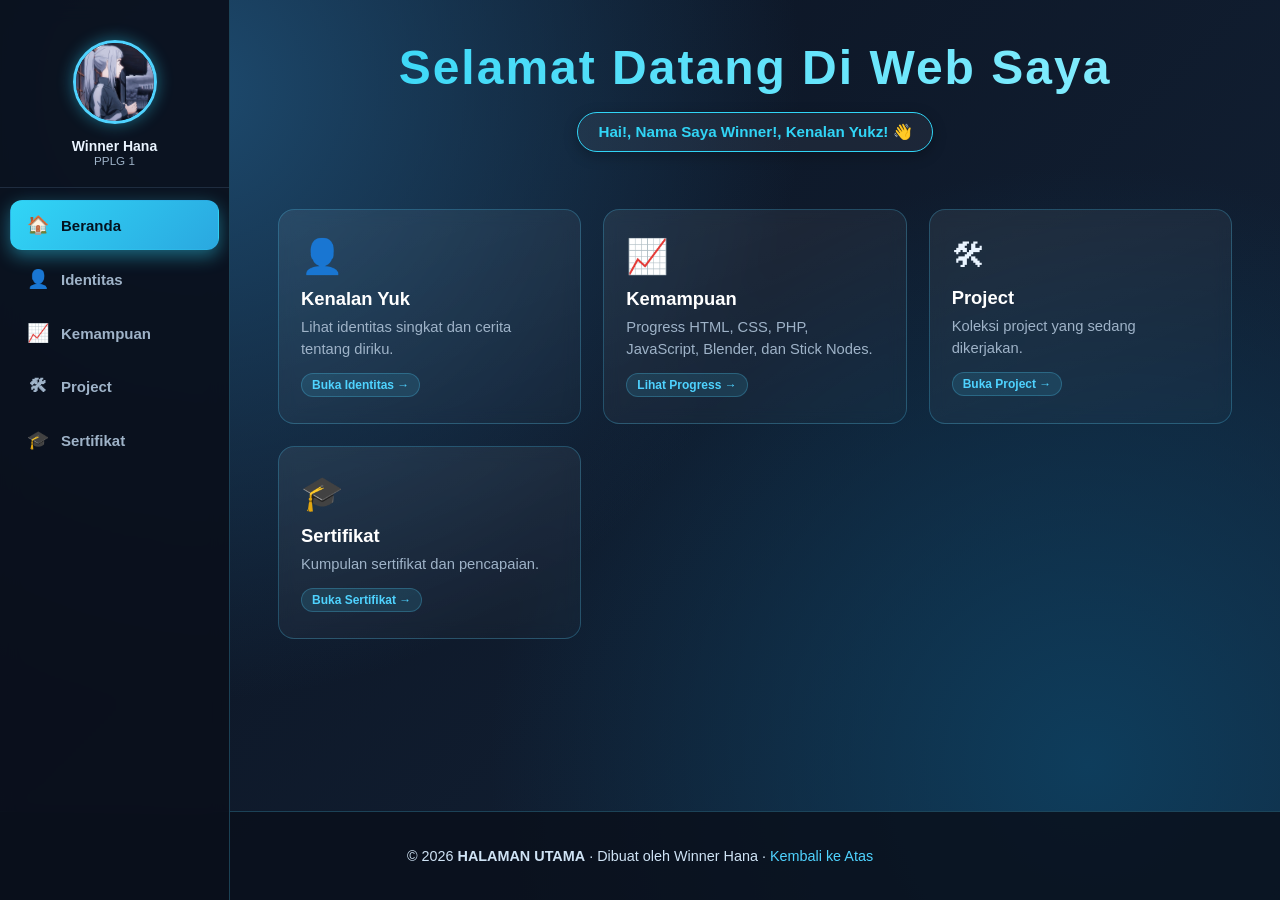
==== commit 643d2b25: "update: tambah fitur" ====
--- a/index.html
+++ b/index.html
@@ -22,7 +22,6 @@
         <a href="kemampuan.html"><span class="ico">&#128200;</span> Kemampuan</a>
         <a href="project.html"><span class="ico">&#128736;</span> Project</a>
         <a href="sertifikat.html"><span class="ico">&#127891;</span> Sertifikat</a>
-        <a href="form.html"><span class="ico">&#128231;</span> Form</a>
     </div>
 </nav>
 
@@ -60,12 +59,6 @@
                     <h3>Sertifikat</h3>
                     <p>Kumpulan sertifikat dan pencapaian.</p>
                     <a class="badge" href="sertifikat.html" style="text-decoration:none;">Buka Sertifikat &#8594;</a>
-                </div>
-                <div class="card">
-                    <div class="card-ico">&#128231;</div>
-                    <h3>Form &amp; Email</h3>
-                    <p>Isi form dan kirim datamu langsung ke emailku.</p>
-                    <a class="badge" href="form.html" style="text-decoration:none;">Buka Form &#8594;</a>
                 </div>
             </div>
         </div>
--- a/style.css
+++ b/style.css
@@ -1,6 +1,6 @@
 /* ============================================================
-   PORTFOLIO — Responsive Stylesheet (rombak ulang)
-   Theme  : dark glass + neon cyan  (tema lama dipertahankan)
+   PORTFOLIO — Responsive Stylesheet
+   Theme  : dark glass + neon cyan
    ============================================================ */
 
 :root {
@@ -23,14 +23,16 @@
 
 * { box-sizing: border-box; }
 
-html {
+html, body {
+    height: 100%;
+    margin: 0;
     scroll-behavior: smooth;
 }
 
 body {
+    font-family: 'Segoe UI', Arial, Helvetica, sans-serif;
     margin: 0;
     min-height: 100vh;
-    font-family: 'Segoe UI', Arial, Helvetica, sans-serif;
     color: var(--text);
     background:
         radial-gradient(circle at 15% 10%, #1d4a6e 0%, transparent 45%),
@@ -40,34 +42,25 @@
     background-repeat: no-repeat;
     display: flex;
     flex-direction: column;
-    overflow-x: hidden;
-}
-
-/* ---------- Offset konten untuk sidebar fixed ---------- */
+}
+
+/* ---------- Content offset for the fixed sidebar ---------- */
 #app, .content {
     margin-left: var(--sidebar-w);
     width: calc(100% - var(--sidebar-w));
-    min-width: 0;               /* cegah grid/konten meluap */
-    flex: 1 0 auto;
-    display: flex;
-    flex-direction: column;
-}
-
-.wrapper { flex: 1 0 auto; width: 100%; min-width: 0; }
-
-/* ============================================================
-   SIDEBAR (navigasi samping)
+}
+
+/* ============================================================
+   SIDEBAR (kanan-kiri nav)
    ============================================================ */
 nav {
     position: fixed;
     top: 0;
     left: 0;
     height: 100vh;
-    height: 100dvh;
     width: var(--sidebar-w);
     background: rgba(10, 16, 28, 0.92);
     backdrop-filter: blur(10px);
-    -webkit-backdrop-filter: blur(10px);
     border-right: 1px solid var(--card-border);
     padding-top: 20px;
     overflow-y: auto;
@@ -118,14 +111,13 @@
     font-weight: 600;
     border-radius: 12px;
     border: 1px solid transparent;
-    transition: background-color 0.25s ease, color 0.25s ease, transform 0.25s ease, border-color 0.25s ease;
+    transition: all 0.25s ease;
 }
 
 .nav-links a .ico {
     font-size: 18px;
     width: 22px;
     text-align: center;
-    flex: none;
 }
 
 .nav-links a:hover {
@@ -140,15 +132,14 @@
     color: #04121f;
     box-shadow: 0 6px 18px var(--cyan-glow);
 }
-.nav-links a.active:hover { transform: none; }
-
-/* ---------- Tombol hamburger (hanya tampil di layar kecil) ---------- */
+
+/* ---------- Hamburger (mobile only) ---------- */
 #menuToggle {
     display: none;
     position: fixed;
     top: 14px;
     left: 14px;
-    z-index: 210;
+    z-index: 200;
     background: linear-gradient(135deg, var(--cyan-soft), #2aa8e0);
     color: #04121f;
     border: none;
@@ -156,44 +147,32 @@
     width: 46px;
     height: 46px;
     font-size: 20px;
-    line-height: 1;
     cursor: pointer;
     box-shadow: 0 4px 14px var(--cyan-glow);
-    padding: 0;
-}
-
-/* Backdrop saat drawer terbuka */
-.nav-backdrop {
-    position: fixed;
-    inset: 0;
-    background: rgba(0, 0, 0, 0.45);
-    z-index: 150;
-    opacity: 0;
-    visibility: hidden;
-    transition: opacity 0.3s ease, visibility 0.3s ease;
-}
-.nav-backdrop.show { opacity: 1; visibility: visible; }
+}
 
 /* ============================================================
    HERO / HEADER
    ============================================================ */
+.wrapper { flex: 1; width: 100%; }
+
 .header-title {
-    padding: 34px 28px 18px;
+    padding: 40px 28px;
     text-align: center;
 }
 
 .header-title h1 {
-    font-size: clamp(1.6rem, 5vw, 3rem);
+    font-size: clamp(1.8rem, 5vw, 3rem);
     font-weight: 800;
     letter-spacing: 2px;
     margin: 0 0 10px 0;
-    text-shadow: none;
     background: linear-gradient(90deg, var(--cyan-soft), #8ff0ff, var(--cyan-soft));
     background-size: 200% auto;
     -webkit-background-clip: text;
     background-clip: text;
     -webkit-text-fill-color: transparent;
     animation: shine 4s linear infinite;
+    text-shadow: none;
 }
 
 .header-title h1:hover { animation-play-state: paused; }
@@ -215,7 +194,7 @@
     text-decoration: none;
     border: 1px solid var(--cyan-soft);
     box-shadow: 0 4px 14px rgba(0, 0, 0, 0.25);
-    transition: background-color 0.3s ease, color 0.3s ease, transform 0.3s ease, box-shadow 0.3s ease;
+    transition: all 0.3s ease;
 }
 
 .header2 a:hover, .p1-biodata a:hover {
@@ -225,6 +204,8 @@
     box-shadow: 0 8px 22px var(--cyan-glow);
 }
 
+.p1-biodata { transition: transform 0.3s ease, color 0.3s ease; }
+
 /* ============================================================
    GENERIC SECTION / CARDS
    ============================================================ */
@@ -237,7 +218,7 @@
 
 .card-grid {
     display: grid;
-    grid-template-columns: repeat(auto-fit, minmax(250px, 1fr));
+    grid-template-columns: repeat(auto-fit, minmax(260px, 1fr));
     gap: 22px;
 }
 
@@ -247,11 +228,9 @@
     border-radius: var(--radius);
     padding: 26px 22px;
     backdrop-filter: blur(8px);
-    -webkit-backdrop-filter: blur(8px);
     transition: transform 0.3s ease, box-shadow 0.3s ease, border-color 0.3s ease;
     position: relative;
     overflow: hidden;
-    min-width: 0;
 }
 
 .card::before {
@@ -297,12 +276,7 @@
    ============================================================ */
 .skill-list { display: flex; flex-direction: column; gap: 22px; }
 
-.skill-row {
-    display: grid;
-    grid-template-columns: 130px 1fr 64px;
-    gap: 14px;
-    align-items: center;
-}
+.skill-row { display: grid; grid-template-columns: 130px 1fr 64px; gap: 14px; align-items: center; }
 
 .skill-name { font-weight: 700; font-size: 0.95rem; color: #fff; }
 .skill-name small { display: block; color: var(--muted); font-weight: 400; font-size: 0.72rem; }
@@ -316,21 +290,19 @@
     border: 1px solid rgba(255, 255, 255, 0.08);
 }
 
-/* Lebar diambil langsung dari --w (inline di HTML), tanpa JS */
 .skill-fill {
-    width: var(--w, 0%);
     height: 100%;
+    width: 0;
     border-radius: 999px;
     background: linear-gradient(90deg, var(--cyan-soft), #7ae6ff);
     box-shadow: 0 0 14px var(--cyan-glow);
-    transform-origin: left;
     animation: fillBar 1.2s cubic-bezier(0.22, 1, 0.36, 1) forwards;
 }
 
 .skill-pct { text-align: right; font-weight: 800; font-size: 0.95rem; color: var(--cyan); }
 
 @keyframes fillBar {
-    from { transform: scaleX(0); }
+    from { width: 0; }
 }
 
 /* Diagram batang (vertical bar chart) */
@@ -340,7 +312,7 @@
     justify-content: space-around;
     gap: 8px;
     height: 260px;
-    padding: 16px 12px 0;
+    padding: 16px 10px 0;
     background: rgba(255, 255, 255, 0.04);
     border: 1px solid rgba(255, 255, 255, 0.08);
     border-radius: var(--radius);
@@ -356,16 +328,17 @@
     justify-content: flex-end;
     height: 100%;
     position: relative;
-    min-width: 0;
 }
 
 .chart .bar {
-    width: min(70%, 46px);
+    width: 70%;
+    max-width: 46px;
     border-radius: 10px 10px 4px 4px;
     background: linear-gradient(180deg, #7ae6ff, var(--cyan-soft));
     box-shadow: 0 0 18px var(--cyan-glow);
+    animation: growBar 1.2s cubic-bezier(0.22, 1, 0.36, 1) forwards;
     transform-origin: bottom;
-    animation: growBar 1.2s cubic-bezier(0.22, 1, 0.36, 1) forwards;
+    height: 0;
 }
 
 .chart .bar-wrap:nth-child(odd) .bar {
@@ -373,7 +346,7 @@
 }
 
 @keyframes growBar {
-    from { transform: scaleY(0.02); }
+    from { height: 0; }
 }
 
 .chart .bar-label {
@@ -387,7 +360,7 @@
 
 .chart .bar-value {
     position: absolute;
-    top: -22px;
+    top: -24px;
     left: 50%;
     transform: translateX(-50%);
     font-size: 0.8rem;
@@ -406,18 +379,20 @@
    ============================================================ */
 .table {
     margin: 0 auto;
-    padding: 8px 16px 20px;
+    padding: 20px;
     width: 100%;
     display: flex;
     justify-content: center;
+    min-height: 70vh;
     align-items: center;
-    min-height: 60vh;
 }
 
 #tabel-identitas {
     width: 100%;
     max-width: 900px;
+    height: auto;
     text-align: center;
+    margin: auto;
     border-radius: 14px;
     overflow: hidden;
     border-collapse: separate;
@@ -428,15 +403,14 @@
 
 #tabel-identitas td {
     padding: 14px 12px;
-    transition: background-color 0.25s ease, color 0.25s ease;
+    transition: background-color 0.25s ease, transform 0.25s ease, color 0.25s ease;
     border-bottom: 1px solid rgba(255, 255, 255, 0.06);
     vertical-align: middle;
 }
 
-#tabel-identitas tr:last-child td { border-bottom: none; }
-
 #tabel-identitas td.no-hover:hover {
     background-color: transparent !important;
+    transform: none;
     cursor: default;
 }
 
@@ -454,8 +428,6 @@
     object-fit: cover;
     border: 3px solid var(--cyan);
     box-shadow: 0 0 18px var(--cyan-glow);
-    display: block;
-    margin: 0 auto;
 }
 
 /* ============================================================
@@ -463,7 +435,10 @@
    ============================================================ */
 .popup-overlay {
     position: fixed;
-    inset: 0;
+    top: 0;
+    left: 0;
+    width: 100%;
+    height: 100%;
     background: rgba(0, 0, 0, 0.6);
     display: flex;
     justify-content: center;
@@ -471,8 +446,7 @@
     opacity: 0;
     visibility: hidden;
     transition: opacity 0.3s ease, visibility 0.3s ease;
-    z-index: 1000;
-    padding: 20px;
+    z-index: 999;
 }
 
 .popup-overlay.active { opacity: 1; visibility: visible; }
@@ -483,8 +457,6 @@
     padding: 30px 34px;
     border-radius: 14px;
     width: min(560px, 90vw);
-    max-height: 80vh;
-    overflow-y: auto;
     position: relative;
     border: 2px solid var(--cyan);
     transform: scale(0.7) translateY(-20px);
@@ -509,261 +481,11 @@
 .popup-close:hover { color: var(--cyan); transform: rotate(90deg); }
 
 /* ============================================================
-   FORM PENDAFTARAN (form.html)
-   ============================================================ */
-.form-grid {
-    display: flex;
-    flex-wrap: wrap;
-    gap: 24px;
-    align-items: flex-start;
-    width: 100%;
-}
-
-/* Panel form & preview berbagi "rasa" kartu */
-.contact-form,
-.live-preview {
-    background: linear-gradient(160deg, rgba(255, 255, 255, 0.07), rgba(255, 255, 255, 0.02));
-    border: 1px solid var(--card-border);
-    border-radius: var(--radius);
-    padding: 26px 24px;
-    backdrop-filter: blur(8px);
-    -webkit-backdrop-filter: blur(8px);
-    min-width: 0;
-}
-
-.contact-form {
-    flex: 1.45;
-    display: flex;
-    flex-direction: column;
-    gap: 18px;
-}
-
-.live-preview {
-    flex: 1;
-    display: flex;
-    flex-direction: column;
-    position: sticky;
-    top: 24px;
-    background: linear-gradient(160deg, #1c2c44, #122033);
-}
-
-.form-title {
-    margin: 0 0 2px;
-    font-size: 1.2rem;
-    font-weight: 800;
-    color: #fff;
-    letter-spacing: 0.5px;
-}
-
-.preview-sub {
-    margin: 4px 0 18px;
-    color: var(--muted);
-    font-size: 0.86rem;
-}
-
-/* ---------- Field (flex vertical rapi) ---------- */
-.form-field {
-    display: flex;
-    flex-direction: column;
-    gap: 8px;
-    min-width: 0;
-}
-
-.form-field > label {
-    font-size: 0.78rem;
-    font-weight: 700;
-    text-transform: uppercase;
-    letter-spacing: 0.6px;
-    color: var(--muted);
-}
-
-.form-row {
-    display: flex;
-    flex-wrap: wrap;
-    gap: 18px;
-}
-.form-row > .form-field { flex: 1 1 0; min-width: 160px; }
-
-/* Input dasar */
-.form-field input[type="text"],
-.form-field input[type="email"],
-.form-field input[type="date"],
-.form-field select,
-.form-field textarea {
-    width: 100%;
-    background: rgba(255, 255, 255, 0.05);
-    border: 1px solid rgba(79, 211, 255, 0.25);
-    border-radius: 12px;
-    padding: 12px 14px;
-    color: var(--text);
-    font: inherit;
-    outline: none;
-    transition: border-color 0.25s ease, box-shadow 0.25s ease, background-color 0.25s ease;
-}
-
-.form-field textarea { resize: vertical; min-height: 84px; }
-
-.form-field input::placeholder,
-.form-field textarea::placeholder { color: var(--muted); opacity: 0.8; }
-
-.form-field input:focus,
-.form-field select:focus,
-.form-field textarea:focus {
-    border-color: var(--cyan);
-    background: rgba(79, 211, 255, 0.06);
-    box-shadow: 0 0 0 4px rgba(79, 211, 255, 0.15);
-}
-
-.form-field select option { background: var(--dark); color: var(--text); }
-
-/* Kelompok pilihan (radio) berbentuk pil */
-.field-group {
-    display: flex;
-    flex-wrap: wrap;
-    gap: 10px;
-}
-
-.pill {
-    position: relative;
-    display: inline-flex;
-    align-items: center;
-    gap: 6px;
-    cursor: pointer;
-    padding: 9px 16px;
-    border-radius: 999px;
-    border: 1px solid rgba(255, 255, 255, 0.14);
-    background: rgba(255, 255, 255, 0.05);
-    color: var(--muted);
-    font-size: 0.88rem;
-    font-weight: 600;
-    transition: background-color 0.25s ease, color 0.25s ease, border-color 0.25s ease, transform 0.2s ease;
-    user-select: none;
-}
-
-.pill:hover { border-color: var(--cyan); color: var(--text); transform: translateY(-1px); }
-
-.pill input {
-    position: absolute;
-    inset: 0;
-    width: 100%;
-    height: 100%;
-    opacity: 0;
-    cursor: pointer;
-}
-
-.pill:has(input:checked) {
-    background: linear-gradient(135deg, var(--cyan-soft), #2aa8e0);
-    border-color: transparent;
-    color: #04121f;
-    box-shadow: 0 4px 14px var(--cyan-glow);
-}
-
-/* Tombol aksi */
-.form-actions {
-    display: flex;
-    gap: 12px;
-    margin-top: 4px;
-}
-
-.btn {
-    display: inline-flex;
-    align-items: center;
-    justify-content: center;
-    gap: 8px;
-    border-radius: 12px;
-    padding: 13px 20px;
-    font-weight: 700;
-    font-size: 0.92rem;
-    cursor: pointer;
-    border: 1px solid transparent;
-    transition: transform 0.2s ease, box-shadow 0.25s ease, background-color 0.25s ease, opacity 0.25s ease;
-}
-
-.btn:active { transform: scale(0.96); }
-
-.btn-primary {
-    flex: 1;
-    background: linear-gradient(135deg, var(--cyan-soft), #2aa8e0);
-    color: #04121f;
-    box-shadow: 0 6px 18px var(--cyan-glow);
-}
-.btn-primary:hover { opacity: 0.9; box-shadow: 0 10px 26px var(--cyan-glow); }
-
-.btn-ghost {
-    border-color: rgba(255, 255, 255, 0.18);
-    background: rgba(255, 255, 255, 0.06);
-    color: var(--text);
-}
-.btn-ghost:hover { background: rgba(255, 255, 255, 0.12); }
-
-/* ---------- Panel pratinjau ---------- */
-.preview-list {
-    display: flex;
-    flex-direction: column;
-    gap: 0;
-    margin: 0;
-}
-
-.preview-list div {
-    display: flex;
-    justify-content: space-between;
-    align-items: baseline;
-    gap: 14px;
-    padding: 11px 2px;
-    border-bottom: 1px solid rgba(255, 255, 255, 0.08);
-}
-
-.preview-list div:last-child { border-bottom: none; }
-
-.preview-list dt {
-    color: var(--muted);
-    font-size: 0.86rem;
-    font-weight: 600;
-    flex: none;
-}
-
-.preview-list dd {
-    margin: 0;
-    color: var(--cyan);
-    font-weight: 800;
-    font-size: 0.92rem;
-    text-align: right;
-    word-break: break-word;
-    min-width: 0;
-}
-
-.preview-list dd.dd-pesan {
-    font-weight: 600;
-    color: var(--text-soft, #dbe9f7);
-}
-
-.live-preview .info-box,
-.live-preview .success-box {
-    margin-top: 18px;
-    border-radius: 12px;
-    padding: 12px 14px;
-    font-size: 0.85rem;
-    line-height: 1.55;
-}
-
-.info-box {
-    border: 1px solid rgba(255, 209, 102, 0.35);
-    background: rgba(255, 209, 102, 0.08);
-    color: var(--warn);
-}
-
-.success-box {
-    border: 1px solid rgba(107, 255, 168, 0.4);
-    background: rgba(107, 255, 168, 0.1);
-    color: var(--success);
-}
-
-/* ============================================================
    FOOTER
    ============================================================ */
 .footer {
     text-align: center;
-    padding: 16px;
+    padding: 20px 16px;
     margin-top: auto;
     color: #cfe3f5;
     background: rgba(10, 16, 28, 0.85);
@@ -777,18 +499,16 @@
    RESPONSIVE BREAKPOINTS
    ============================================================ */
 @media (max-width: 900px) {
-    #tabel-identitas td { font-size: 0.9rem; padding: 12px 10px; }
+    #tabel-identitas td { font-size: 0.9rem; padding: 10px 8px; }
     .skill-row { grid-template-columns: 110px 1fr 54px; }
-    .form-grid { flex-direction: column; gap: 20px; }
-    .live-preview { position: static; }
 }
 
 @media (max-width: 768px) {
-    /* Sidebar berubah jadi drawer */
+    :root { --sidebar-w: 240px; }
+
     #menuToggle { display: block; }
 
     nav {
-        width: min(280px, 84vw);
         transform: translateX(-110%);
         box-shadow: 6px 0 30px rgba(0, 0, 0, 0.5);
     }
@@ -797,54 +517,28 @@
     #app, .content { margin-left: 0; width: 100%; }
 
     .wrapper, .section { padding-left: 16px; padding-right: 16px; }
-    .header-title { padding: 78px 6px 18px; }
-
-    .skill-row { grid-template-columns: 1fr; gap: 6px; }
+    .header-title { padding-top: 84px; }
+
+    .skill-row { grid-template-columns: 1fr; gap: 6px; text-align: left; }
     .skill-pct { text-align: left; }
-    .skill-track { height: 18px; }
     .chart { height: 220px; }
-
-    .table { min-height: 0; justify-content: center; }
-
-    /* Form: susun menumpuk di layar kecil */
-    .form-grid { flex-direction: column; gap: 20px; }
-    .live-preview { position: static; }
-}
-
-@media (max-width: 560px) {
-    .header-title { padding-top: 72px; }
-    .header-title p { font-size: 0.95rem; }
+}
+
+@media (max-width: 480px) {
+    .profile-pic { width: 70px; height: 70px; }
     .card { padding: 20px 16px; }
-    .card-grid { gap: 16px; }
-
-    .profile-pic { width: 70px; height: 70px; }
-    nav .profile { padding: 14px 10px; }
-
-    .pfp-table { width: 88px; height: 88px; }
-    #tabel-identitas td { padding: 12px 8px; font-size: 0.85rem; }
-
-    .chart { height: 190px; }
     .chart .bar-label { font-size: 0.62rem; }
-    .popup-box { padding: 24px 20px; }
-
-    .form-row { flex-direction: column; gap: 16px; }
-    .form-row > .form-field { min-width: 0; }
-    .contact-form, .live-preview { padding: 20px 16px; }
-    .form-actions { flex-direction: column; }
-    .btn-primary { flex: none; width: 100%; }
-}
-
-@media (max-width: 380px) {
-    #tabel-identitas td { font-size: 0.8rem; padding: 11px 6px; }
-    .pfp-table { width: 70px; height: 70px; }
-}
-
-/* ---------- Aksesibilitas: kurangi animasi kalau diizinkan ---------- */
-@media (prefers-reduced-motion: reduce) {
-    html { scroll-behavior: auto; }
-    *, *::before, *::after {
-        animation-duration: 0.01ms !important;
-        animation-iteration-count: 1 !important;
-        transition-duration: 0.01ms !important;
-    }
-}+    .popup-box { padding: 24px 18px; }
+}
+
+/* ---------- Screen reader / nav overlay backdrop ---------- */
+.nav-backdrop {
+    position: fixed;
+    inset: 0;
+    background: rgba(0, 0, 0, 0.45);
+    z-index: 90;
+    opacity: 0;
+    visibility: hidden;
+    transition: opacity 0.3s ease;
+}
+.nav-backdrop.show { opacity: 1; visibility: visible; }
